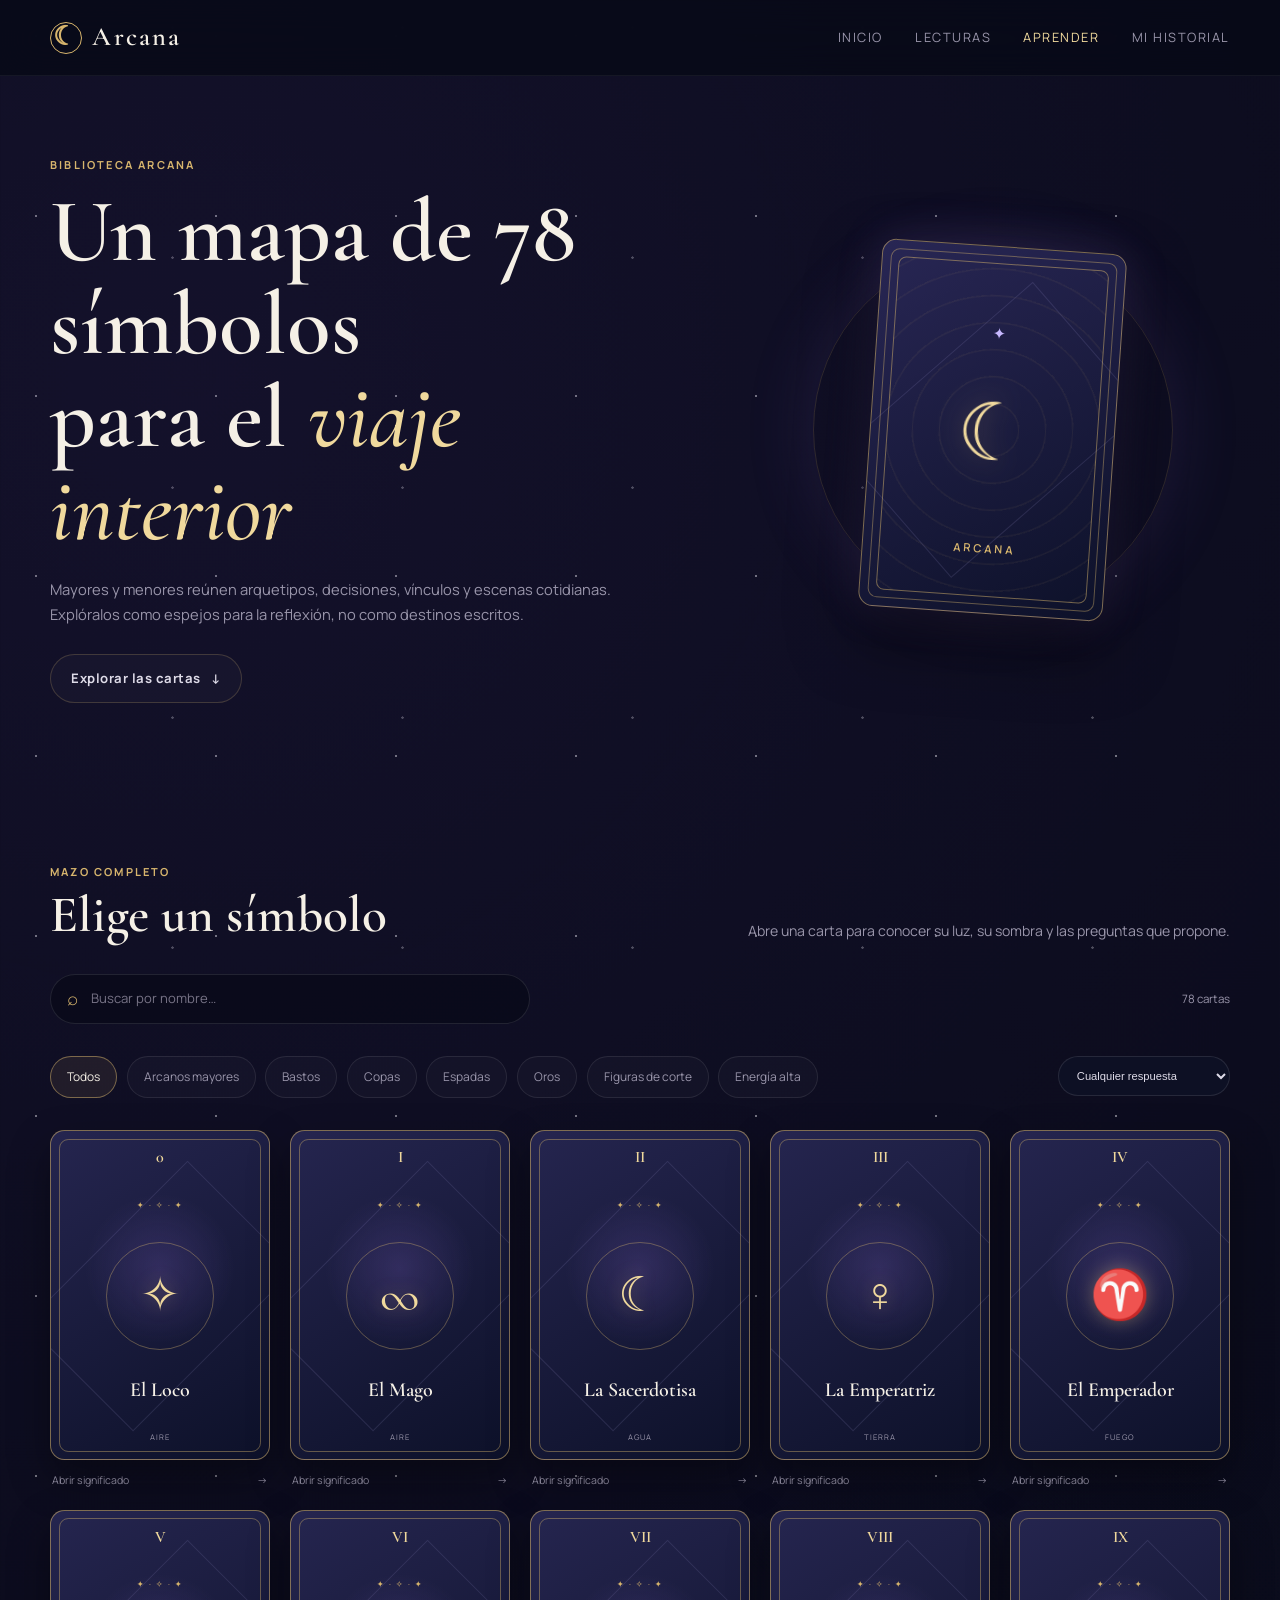
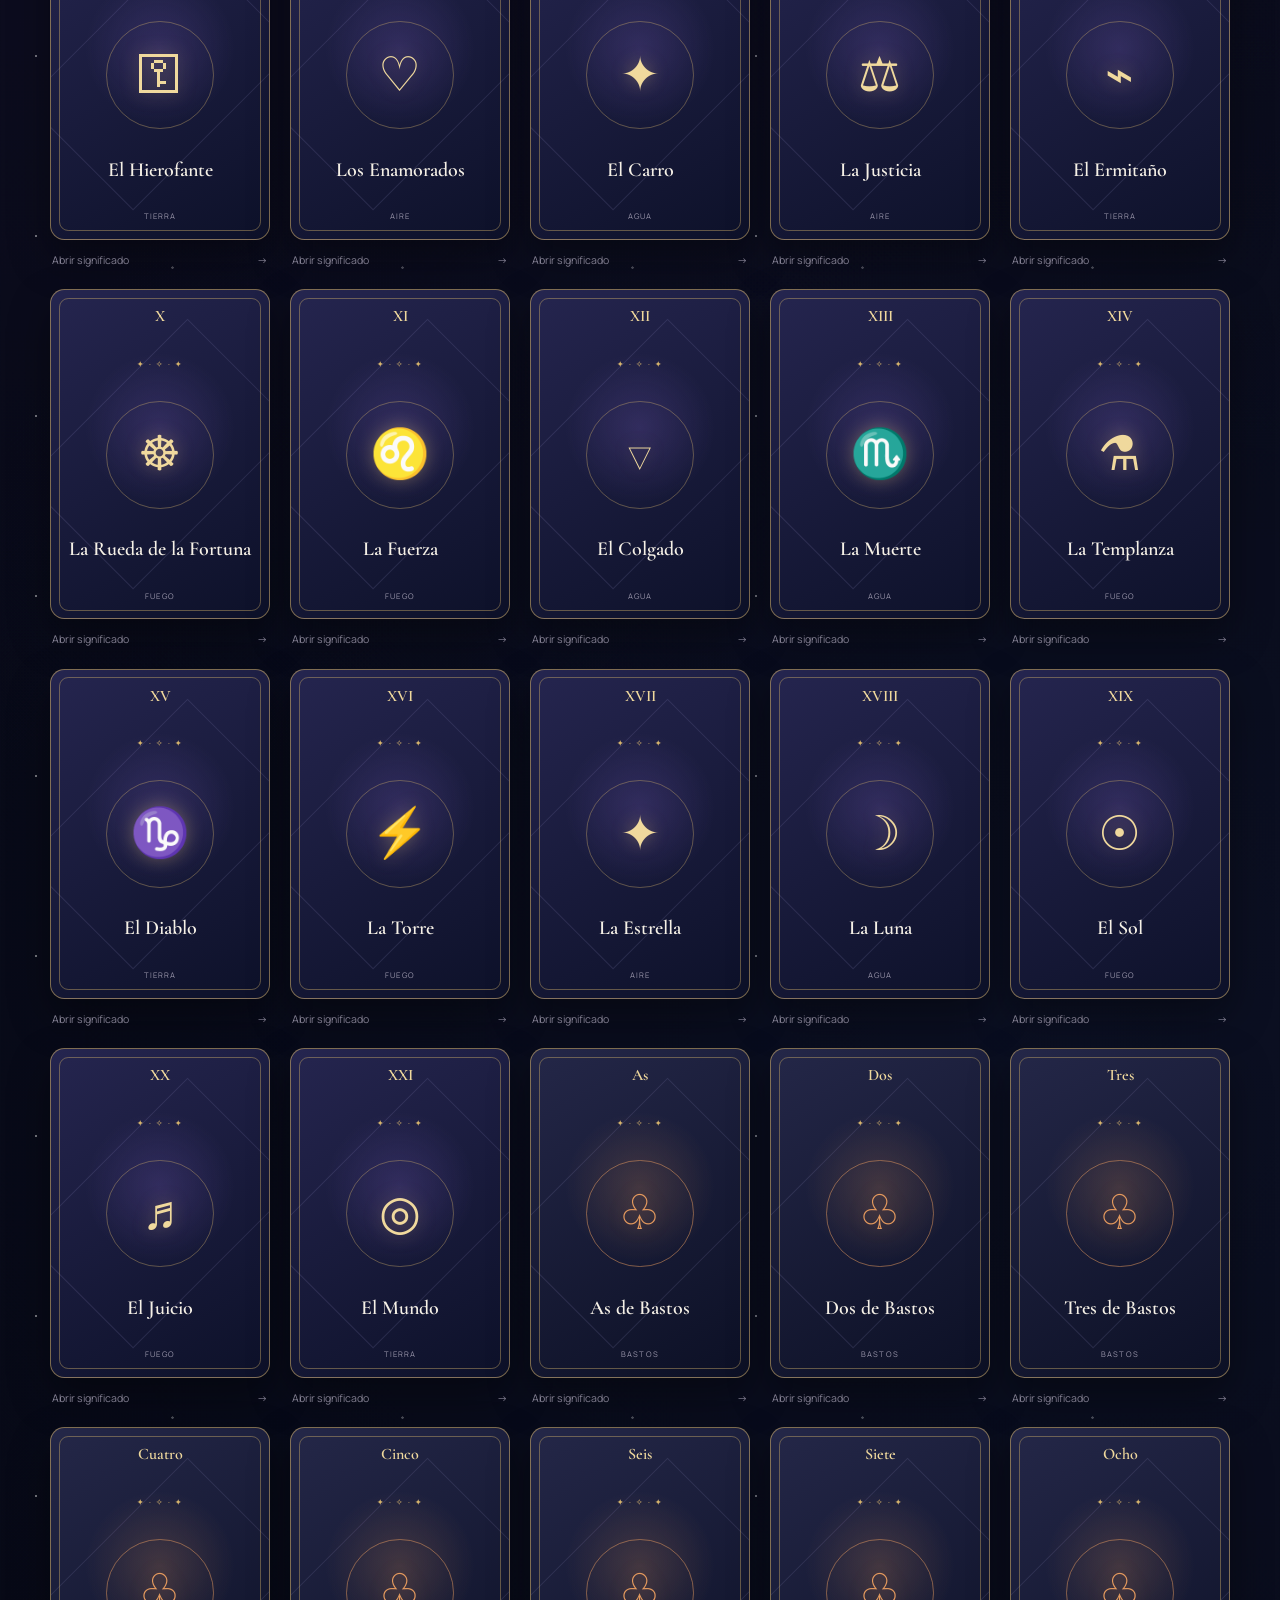
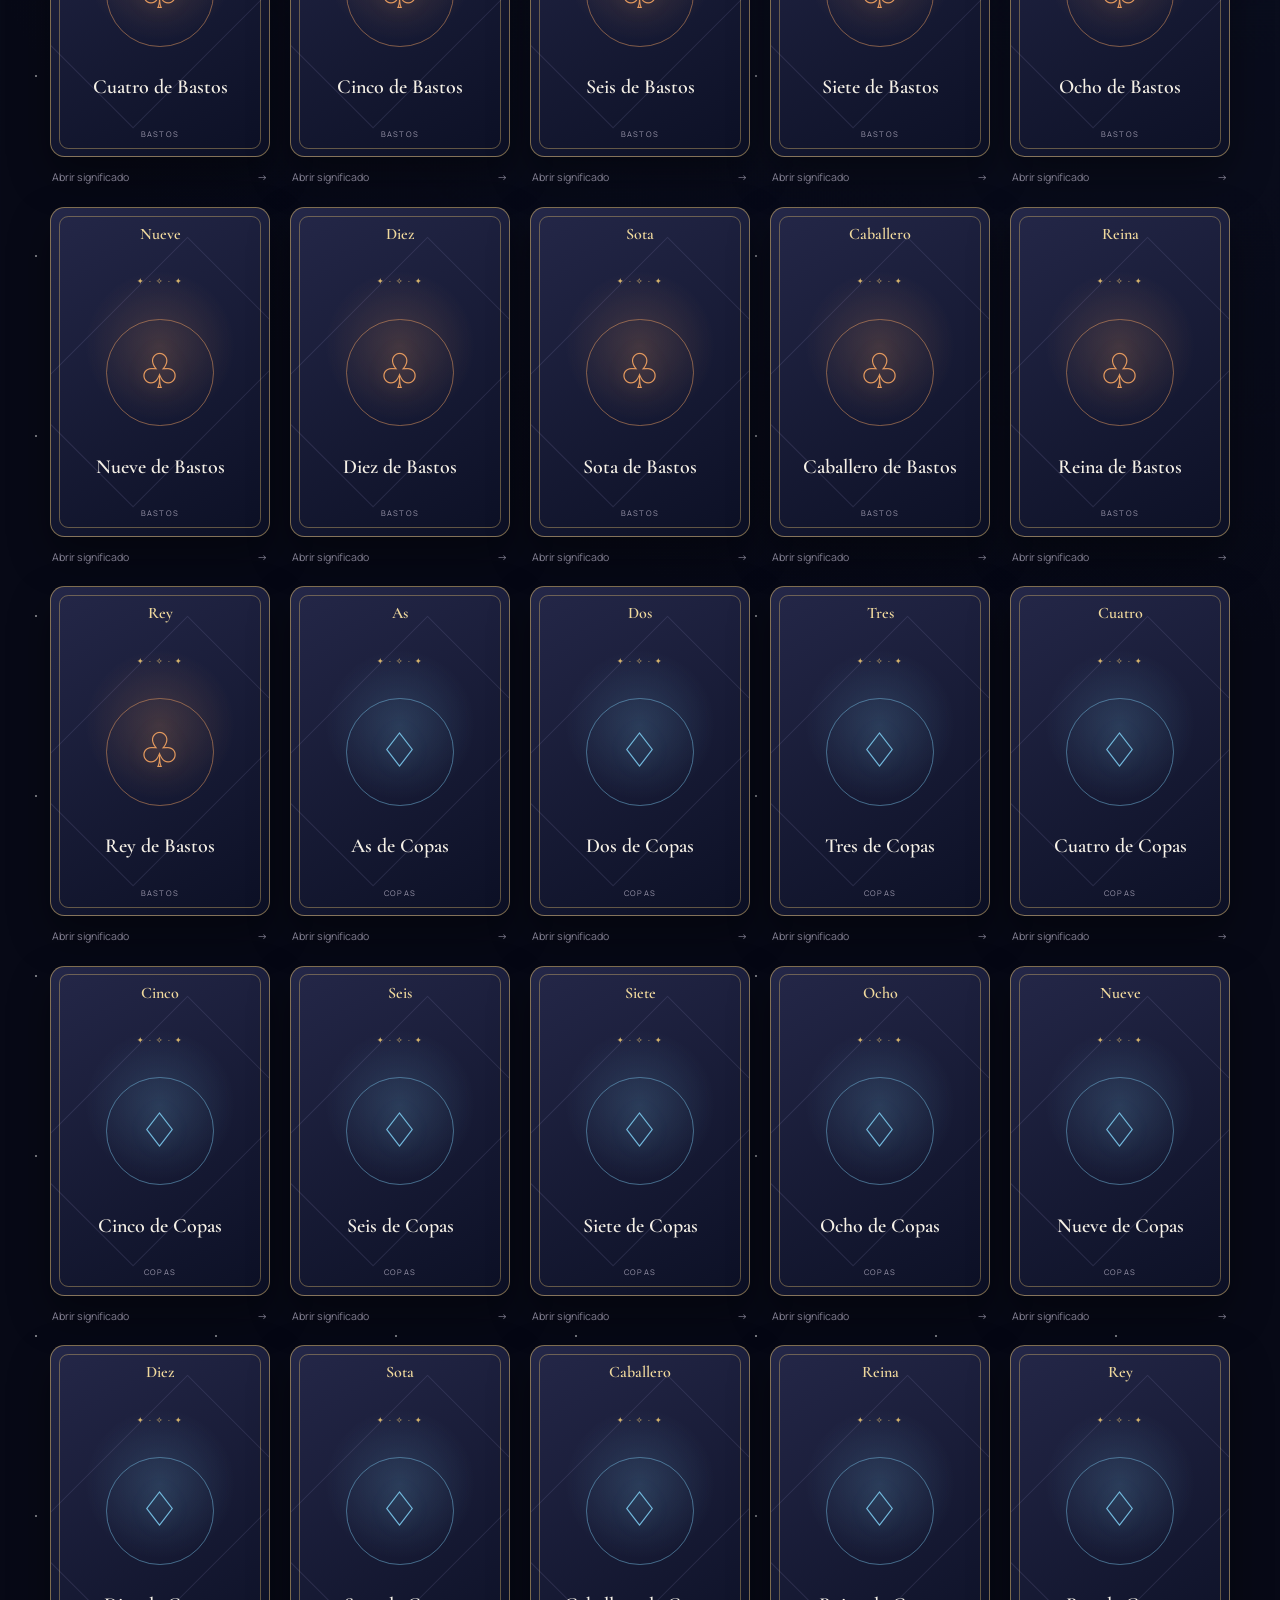
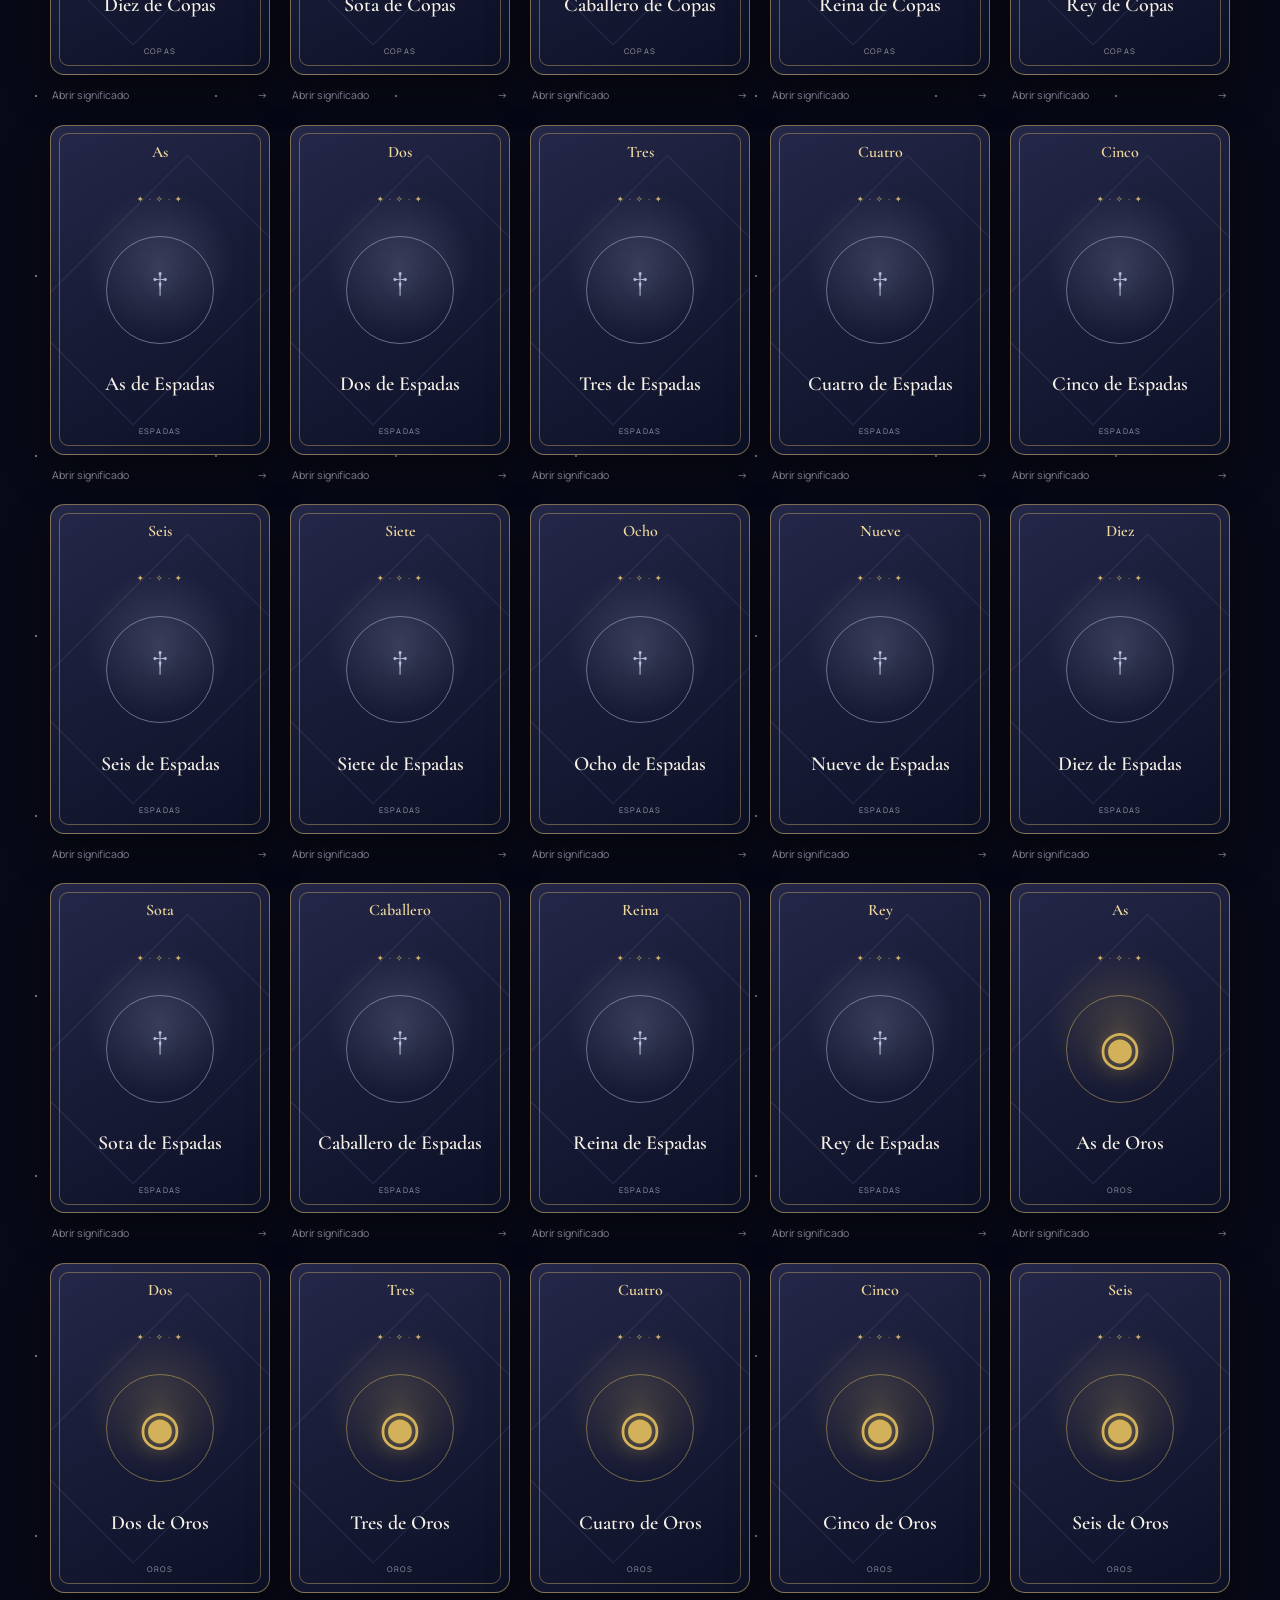
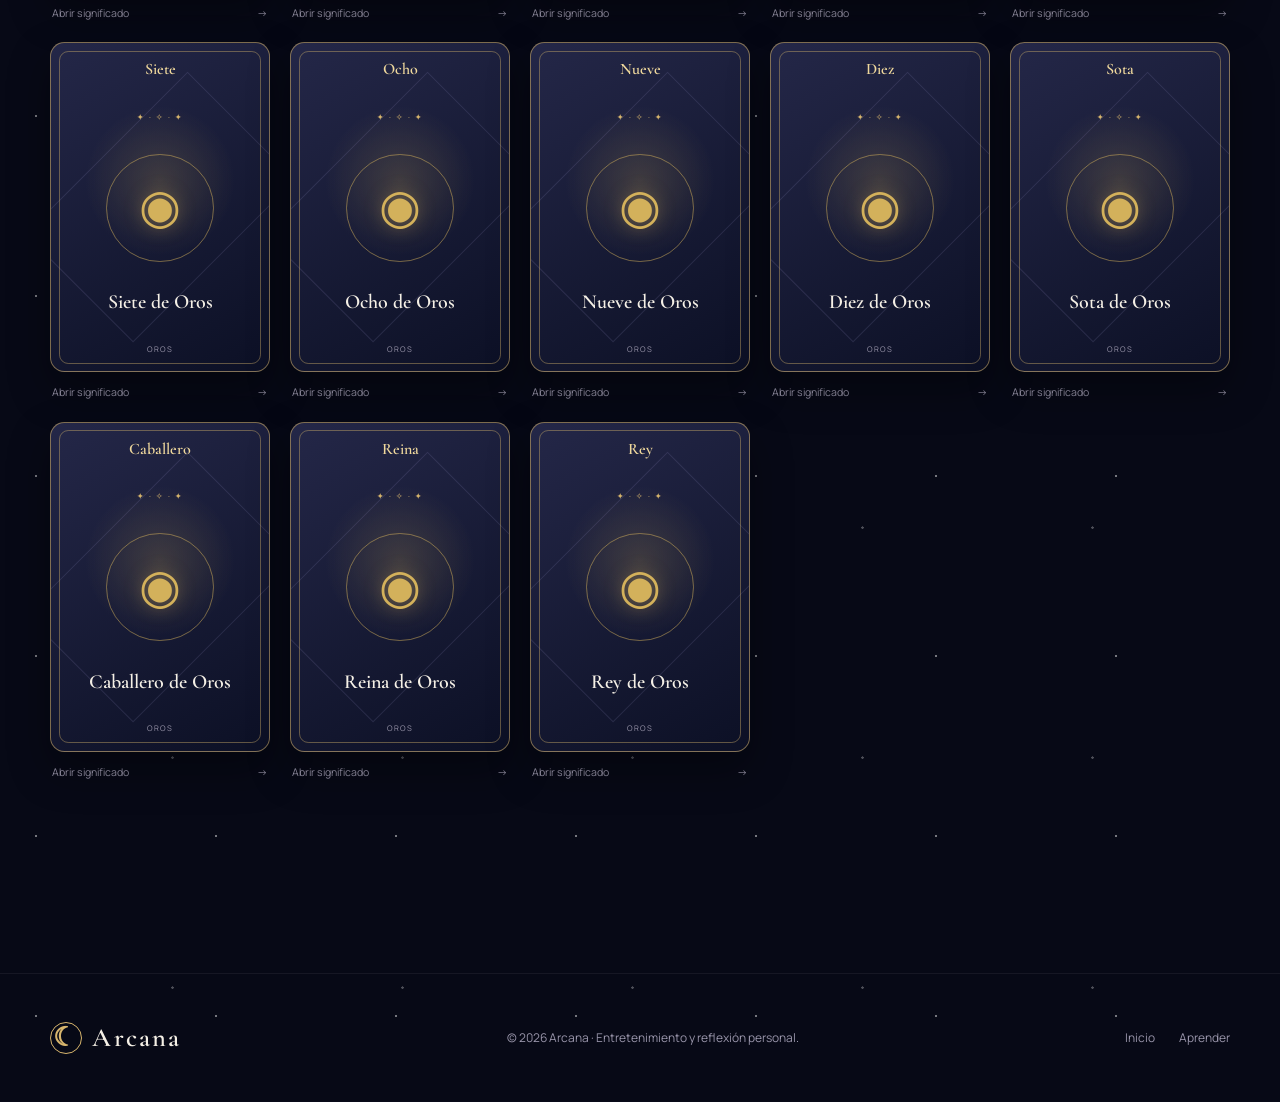
==== aprender.html @ e3cc59ca "first commit" ====
<!doctype html>
<html lang="es">
<head>
  <meta charset="UTF-8">
  <meta name="viewport" content="width=device-width,initial-scale=1">
  <meta name="theme-color" content="#090b1a">
  <meta name="description" content="Explora las 78 cartas del tarot de Arcana.">
  <title>Explorador de cartas · Arcana</title>
  <link rel="preconnect" href="https://fonts.googleapis.com">
  <link rel="preconnect" href="https://fonts.gstatic.com" crossorigin>
  <link href="https://fonts.googleapis.com/css2?family=Cormorant+Garamond:wght@500;600;700&family=Manrope:wght@400;500;600;700&display=swap" rel="stylesheet">
  <link rel="stylesheet" href="css/global.css">
  <link rel="stylesheet" href="css/learn.css">
  <script type="module" src="js/app.js"></script>
</head>
<body data-page="learn">
  <a class="skip-link" href="#contenido">Saltar al contenido</a>
  <div data-site-header></div>
  <main id="contenido" class="page-main">
    <section class="arcana-hero section-shell" aria-labelledby="arcana-title">
      <div class="arcana-hero__copy reveal">
        <p class="eyebrow">Biblioteca Arcana</p>
        <h1 id="arcana-title">Un mapa de 78 símbolos<br>para el <em>viaje interior</em></h1>
        <p>Mayores y menores reúnen arquetipos, decisiones, vínculos y escenas cotidianas. Explóralos como espejos para la reflexión, no como destinos escritos.</p>
        <a class="button button--ghost" href="#explorador">Explorar las cartas <span aria-hidden="true">↓</span></a>
      </div>
      <div class="arcana-hero__visual reveal" aria-hidden="true">
        <div class="arcana-card arcana-card--back"><div class="arcana-card__inner"><span>☾</span><i>✦</i><b>ARCANA</b></div></div>
      </div>
    </section>

    <section class="arcana-explorer section-shell" id="explorador" aria-labelledby="explorer-title">
      <div class="section-heading reveal"><div><p class="eyebrow">Mazo completo</p><h2 id="explorer-title">Elige un símbolo</h2></div><p class="section-heading__copy">Abre una carta para conocer su luz, su sombra y las preguntas que propone.</p></div>
      <div class="arcana-toolbar reveal">
        <label class="search-field" for="card-search"><span class="sr-only">Buscar una carta por nombre</span><span aria-hidden="true">⌕</span><input id="card-search" type="search" placeholder="Buscar por nombre…" autocomplete="off" data-card-search></label>
        <p data-card-count aria-live="polite"></p>
      </div>
      <div class="arcana-filter-row reveal">
        <div class="chip-list" data-card-filters aria-label="Filtrar cartas"></div>
        <label class="answer-filter"><span class="sr-only">Filtrar por respuesta de sí o no</span><select data-answer-filter><option value="all">Cualquier respuesta</option><option value="yes">Orientación sí</option><option value="no">Orientación no</option><option value="uncertain">Respuesta incierta</option></select></label>
      </div>
      <div class="arcana-grid" data-card-grid aria-live="polite"></div>
    </section>
  </main>
  <div data-site-footer></div>
  <dialog class="modal card-detail" data-card-dialog aria-labelledby="card-detail-title"><div data-card-detail></div></dialog>
</body>
</html>
---- css/global.css ----
@import url("variables.css");@import url("reset.css");@import url("components.css");
html{background:var(--color-bg);color-scheme:dark}body{font-family:var(--font-body);color:var(--color-text);background-color:var(--color-bg);background-image:radial-gradient(circle at 15% 5%,rgba(87,60,152,.16),transparent 28%),radial-gradient(circle at 85% 35%,rgba(49,72,139,.11),transparent 25%),radial-gradient(circle at 20% 20%,rgba(255,255,255,.45) 0 1px,transparent 1.5px),radial-gradient(circle at 75% 12%,rgba(255,255,255,.28) 0 1px,transparent 1.5px);background-size:auto,auto,180px 180px,230px 230px;overflow-x:hidden;line-height:1.65}h1,h2,h3{font-family:var(--font-display);color:var(--color-ivory);line-height:1.04;font-weight:600}h1{font-size:clamp(3rem,7vw,6.7rem)}h2{font-size:clamp(2rem,4vw,3.4rem)}h1 em,h2 em{font-weight:500;color:var(--color-gold-light)}:focus-visible{outline:2px solid var(--color-primary-light);outline-offset:4px}.page-main{min-height:65vh}.placeholder-page{padding-top:clamp(5rem,10vw,8rem);text-align:center}.placeholder-page>h1{font-size:clamp(3rem,7vw,5.5rem);margin-top:.5rem}.reveal{opacity:0;transform:translateY(18px);transition:opacity .7s ease,transform .7s ease}.reveal.is-visible{opacity:1;transform:none}
@media(prefers-reduced-motion:reduce){html{scroll-behavior:auto}*,*::before,*::after{animation-duration:.01ms!important;animation-iteration-count:1!important;transition-duration:.01ms!important}.reveal{opacity:1;transform:none}}
---- css/learn.css ----
.arcana-hero{min-height:calc(82vh - var(--header-height));display:grid;grid-template-columns:1.15fr .85fr;align-items:center;gap:4rem;padding-block:5rem}.arcana-hero h1{font-size:clamp(3.4rem,7vw,6rem);margin:.65rem 0 1.25rem}.arcana-hero__copy>p:not(.eyebrow){max-width:38rem;color:var(--color-muted);font-size:.92rem}.arcana-hero__copy .button{margin-top:1.75rem}.arcana-hero__visual{display:grid;place-items:center;min-height:430px;position:relative}.arcana-hero__visual::before{content:"";position:absolute;width:360px;height:360px;border:1px solid rgba(215,181,109,.16);border-radius:50%;box-shadow:0 0 70px rgba(121,91,194,.16)}
.arcana-card{position:relative;display:flex;flex-direction:column;width:100%;aspect-ratio:2/3;border-radius:.9rem;overflow:hidden;border:1px solid rgba(215,181,109,.55);background:linear-gradient(150deg,#282654,#0d1129);box-shadow:0 18px 40px rgba(0,0,0,.36);color:var(--color-ivory);transition:transform var(--transition),box-shadow var(--transition),border-color var(--transition)}.arcana-card::before{content:"";position:absolute;inset:.48rem;border:1px solid rgba(215,181,109,.42);border-radius:.58rem;pointer-events:none}.arcana-card::after{content:"";position:absolute;inset:15%;border:1px solid rgba(199,184,255,.12);transform:rotate(45deg);pointer-events:none}.arcana-card--back{width:245px;transform:rotate(4deg);box-shadow:0 28px 65px rgba(0,0,0,.5),0 0 45px rgba(137,104,211,.2)}.arcana-card__inner{position:absolute;inset:1rem;border:1px solid rgba(215,181,109,.5);border-radius:.5rem;display:grid;place-items:center;background:repeating-radial-gradient(circle at center,transparent 0 25px,rgba(215,181,109,.07) 26px 27px)}.arcana-card__inner span{font-size:5rem;color:var(--color-gold-light);filter:drop-shadow(0 0 14px rgba(215,181,109,.4))}.arcana-card__inner i{position:absolute;top:17%;font-style:normal;color:var(--color-primary-light)}.arcana-card__inner b{position:absolute;bottom:12%;font:600 .7rem var(--font-body);letter-spacing:.28em;color:var(--color-gold)}
.arcana-explorer{padding-block:5rem}.arcana-toolbar{display:flex;align-items:center;justify-content:space-between;gap:1rem;margin-bottom:2rem}.search-field{width:min(100%,480px);min-height:50px;display:flex;align-items:center;gap:.7rem;padding:0 1rem;border:1px solid rgba(255,255,255,.1);border-radius:var(--radius-pill);background:rgba(8,10,25,.75);transition:border var(--transition),box-shadow var(--transition)}.search-field:focus-within{border-color:var(--color-primary);box-shadow:0 0 0 3px rgba(156,131,230,.12)}.search-field>span{color:var(--color-gold);font-size:1.2rem}.search-field input{width:100%;border:0;outline:0;background:transparent;color:var(--color-text);font-size:.82rem}.search-field input::placeholder{color:#777386}.arcana-toolbar>p{font-size:.72rem;color:var(--color-muted)}
.arcana-filter-row{display:flex;align-items:flex-start;justify-content:space-between;gap:1rem;margin-bottom:2rem}.arcana-filter-row .chip-list{margin-bottom:0}.answer-filter select{min-height:40px;padding:.55rem 2.2rem .55rem .85rem;border:1px solid rgba(255,255,255,.1);border-radius:var(--radius-pill);background:#0d1024;color:var(--color-text);font-size:.7rem;cursor:pointer}.answer-filter select:focus-visible{border-color:var(--color-primary)}
.arcana-grid{display:grid;grid-template-columns:repeat(5,1fr);gap:1.25rem}.arcana-tile{border:0;background:transparent;color:inherit;padding:0;cursor:pointer;text-align:left;border-radius:var(--radius-md)}.arcana-tile .arcana-card{width:100%}.arcana-tile:hover .arcana-card,.arcana-tile:focus-visible .arcana-card{transform:translateY(-7px);border-color:var(--color-gold-light);box-shadow:0 25px 55px rgba(0,0,0,.48),0 0 24px rgba(155,126,224,.14)}.arcana-tile:focus-visible{outline:2px solid var(--color-primary-light);outline-offset:6px}.arcana-card--front{justify-content:space-between;align-items:center;padding:1rem .8rem;background:radial-gradient(circle at 50% 42%,rgba(134,103,207,.22),transparent 34%),linear-gradient(150deg,#25254f,#0d1129)}.arcana-card__number{font:600 1rem var(--font-display);color:var(--color-gold-light);z-index:1}.arcana-card__stars{font-size:.52rem;letter-spacing:.18em;color:var(--color-gold);z-index:1}.arcana-card__symbol{display:grid;place-items:center;width:56%;aspect-ratio:1;border:1px solid rgba(215,181,109,.38);border-radius:50%;font:3rem var(--font-display);color:var(--color-gold-light);text-shadow:0 0 18px rgba(215,181,109,.4);z-index:1}.arcana-card__name{font:600 clamp(.9rem,1.7vw,1.25rem)/1 var(--font-display);text-align:center;z-index:1}.arcana-card__element{text-transform:uppercase;letter-spacing:.15em;font-size:.48rem;color:var(--color-muted);z-index:1}.arcana-tile__hint{display:flex;justify-content:space-between;padding:.75rem .15rem 0;font-size:.66rem;color:var(--color-muted);transition:color var(--transition)}.arcana-tile:hover .arcana-tile__hint{color:var(--color-gold-light)}.arcana-empty{grid-column:1/-1}.arcana-card.is-reversed{transform:rotate(180deg)}
.suit-bastos{--arcana-accent:#e49a5e}.suit-copas{--arcana-accent:#72b9dc}.suit-espadas{--arcana-accent:#b5bcd8}.suit-oros{--arcana-accent:#d3b15b}.suit-major{--arcana-accent:var(--color-primary-light)}.suit-bastos .arcana-card--front,.suit-copas .arcana-card--front,.suit-espadas .arcana-card--front,.suit-oros .arcana-card--front{background:radial-gradient(circle at 50% 42%,color-mix(in srgb,var(--arcana-accent) 20%,transparent),transparent 34%),linear-gradient(150deg,#242748,#0c1025)}.suit-bastos .arcana-card__symbol,.suit-copas .arcana-card__symbol,.suit-espadas .arcana-card__symbol,.suit-oros .arcana-card__symbol{color:var(--arcana-accent);border-color:color-mix(in srgb,var(--arcana-accent) 52%,transparent);text-shadow:0 0 18px color-mix(in srgb,var(--arcana-accent) 42%,transparent)}
.card-detail{width:min(94%,980px)}.card-detail__layout{display:grid;grid-template-columns:310px 1fr;min-height:620px}.card-detail__visual{display:flex;flex-direction:column;align-items:center;justify-content:center;gap:1rem;padding:2.5rem;background:radial-gradient(circle,rgba(120,88,190,.22),transparent 55%),#0b0e21;border-right:1px solid var(--color-border)}.card-detail__visual .arcana-card{width:225px}.card-detail__visual small{color:var(--color-muted);font-size:.65rem;letter-spacing:.12em}.card-detail__content{padding:2.5rem;overflow-y:auto}.card-detail__content h2{margin:.35rem 0 .4rem}.card-detail__association{font-size:.7rem;color:var(--color-muted)}.orientation-tabs{display:flex;gap:.5rem;margin:1.5rem 0 1rem}.orientation-tabs button{border:1px solid rgba(255,255,255,.1);border-radius:var(--radius-pill);background:transparent;color:var(--color-muted);padding:.55rem 1rem;cursor:pointer;font-size:.7rem}.orientation-tabs button[aria-selected="true"]{color:var(--color-ivory);border-color:var(--color-gold);background:rgba(215,181,109,.08)}.keyword-list{display:flex;flex-wrap:wrap;gap:.4rem}.keyword-list span{padding:.3rem .6rem;border-radius:var(--radius-pill);background:rgba(156,131,230,.11);color:var(--color-primary-light);font-size:.64rem}.card-detail__meaning{margin:1.1rem 0 1.5rem;color:#c4c0ce;font-size:.84rem}.meaning-grid{display:grid;grid-template-columns:1fr 1fr;gap:.65rem}.meaning-grid article{padding:.9rem;border:1px solid rgba(255,255,255,.07);border-radius:var(--radius-sm);background:rgba(255,255,255,.02)}.meaning-grid h3{font-size:1rem;margin-bottom:.35rem}.meaning-grid p{font-size:.68rem;color:var(--color-muted)}.card-detail blockquote{margin:1.5rem 0;padding-left:1rem;border-left:1px solid var(--color-gold);font:italic 1.25rem var(--font-display);color:var(--color-gold-light)}.reflection-box{display:flex;gap:.8rem;padding:.9rem;border:1px solid var(--color-border);border-radius:var(--radius-sm);background:rgba(215,181,109,.04)}.reflection-box span{display:grid;place-items:center;flex:0 0 26px;height:26px;border:1px solid var(--color-gold);border-radius:50%;color:var(--color-gold);font:1rem var(--font-display)}.reflection-box p{font-size:.72rem;color:var(--color-muted)}.card-detail__nav{display:flex;justify-content:space-between;gap:.75rem;margin-top:1.5rem}.card-detail__nav .button{min-height:42px;padding:.6rem 1rem}
@media(max-width:1000px){.arcana-grid{grid-template-columns:repeat(4,1fr)}}
@media(max-width:800px){.arcana-hero{grid-template-columns:1fr;text-align:center;padding-top:6rem}.arcana-hero__copy{display:grid;justify-items:center}.arcana-hero__visual{min-height:370px}.arcana-grid{grid-template-columns:repeat(3,1fr)}.arcana-filter-row{align-items:stretch;flex-direction:column}.card-detail__layout{grid-template-columns:1fr}.card-detail__visual{display:none}.card-detail__content{padding-top:4rem}}
@media(max-width:560px){.arcana-hero{padding-top:4rem}.arcana-grid{grid-template-columns:repeat(2,1fr);gap:.75rem}.arcana-toolbar{align-items:stretch;flex-direction:column}.arcana-toolbar>p{padding-left:.5rem}.answer-filter select{width:100%}.meaning-grid{grid-template-columns:1fr}.card-detail__content{padding:4rem 1.25rem 1.25rem}.card-detail__nav .button{font-size:.7rem}.arcana-card__symbol{font-size:2.35rem}}
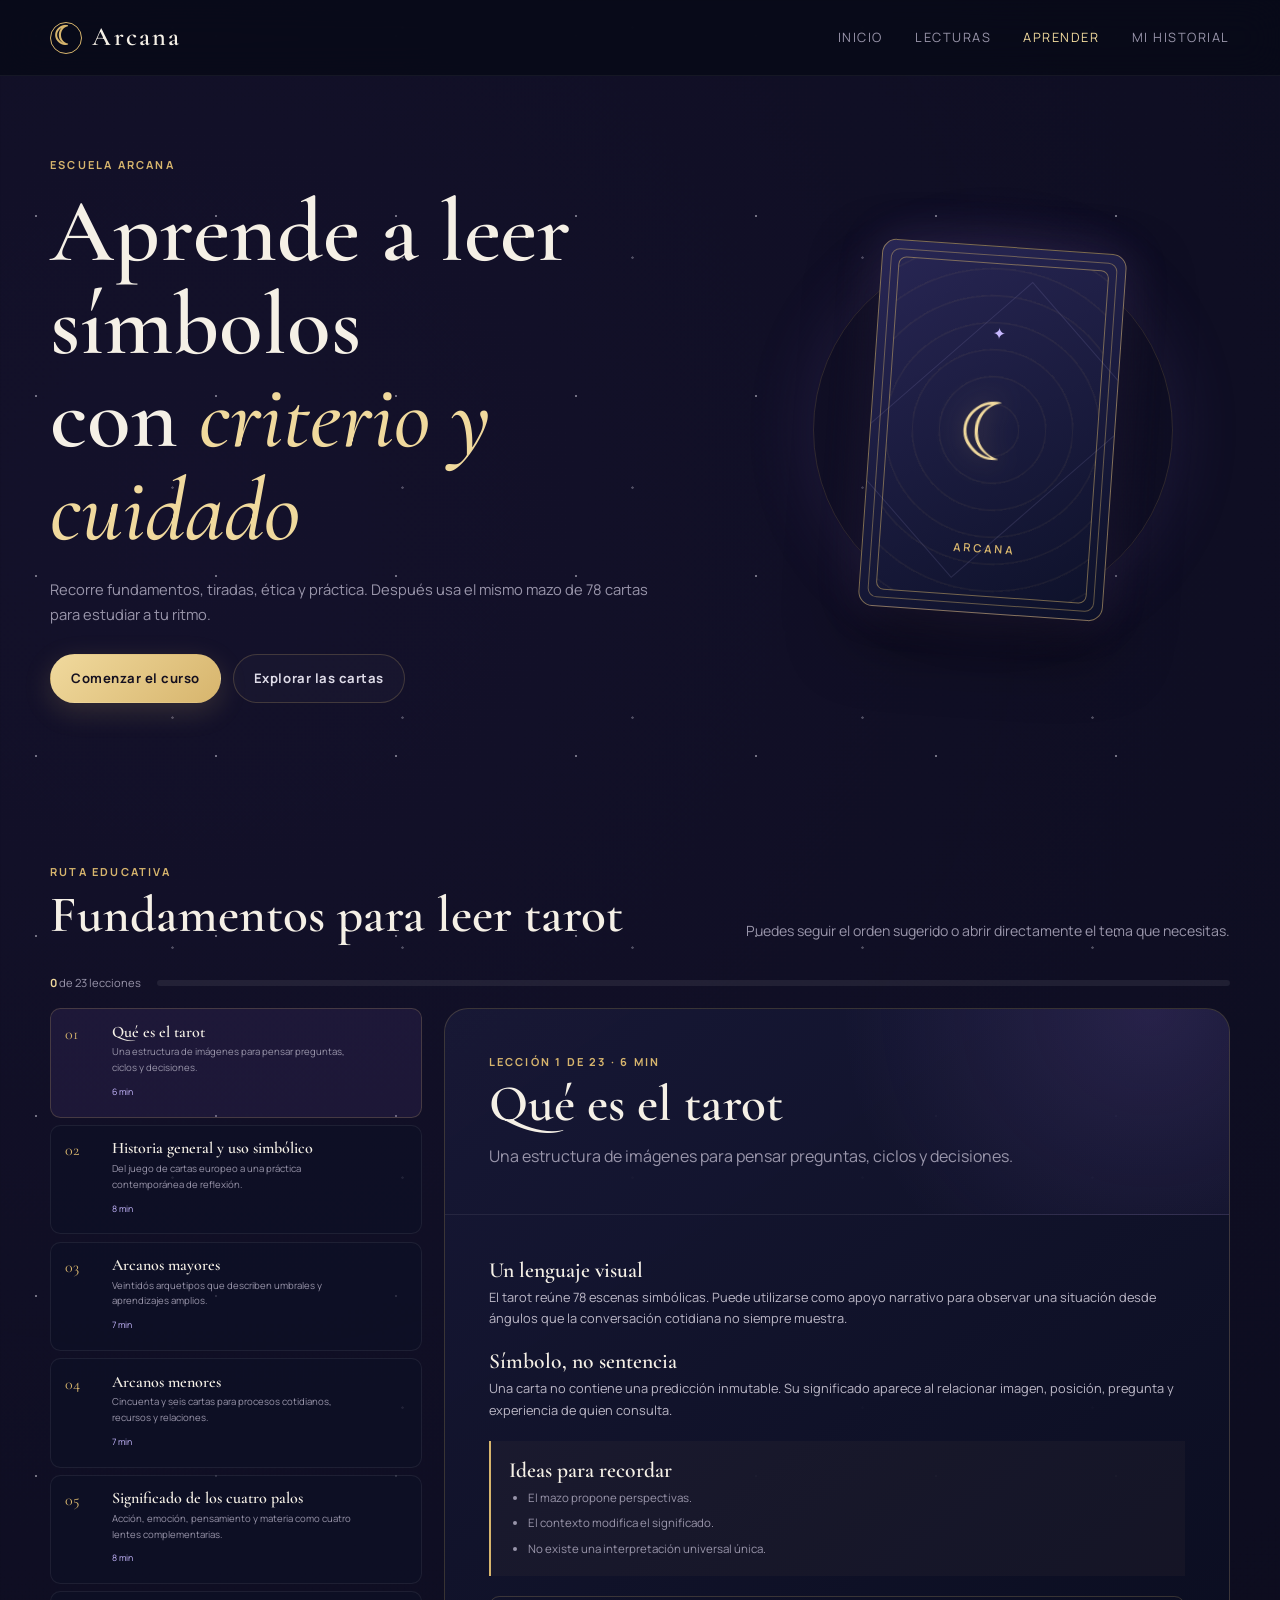
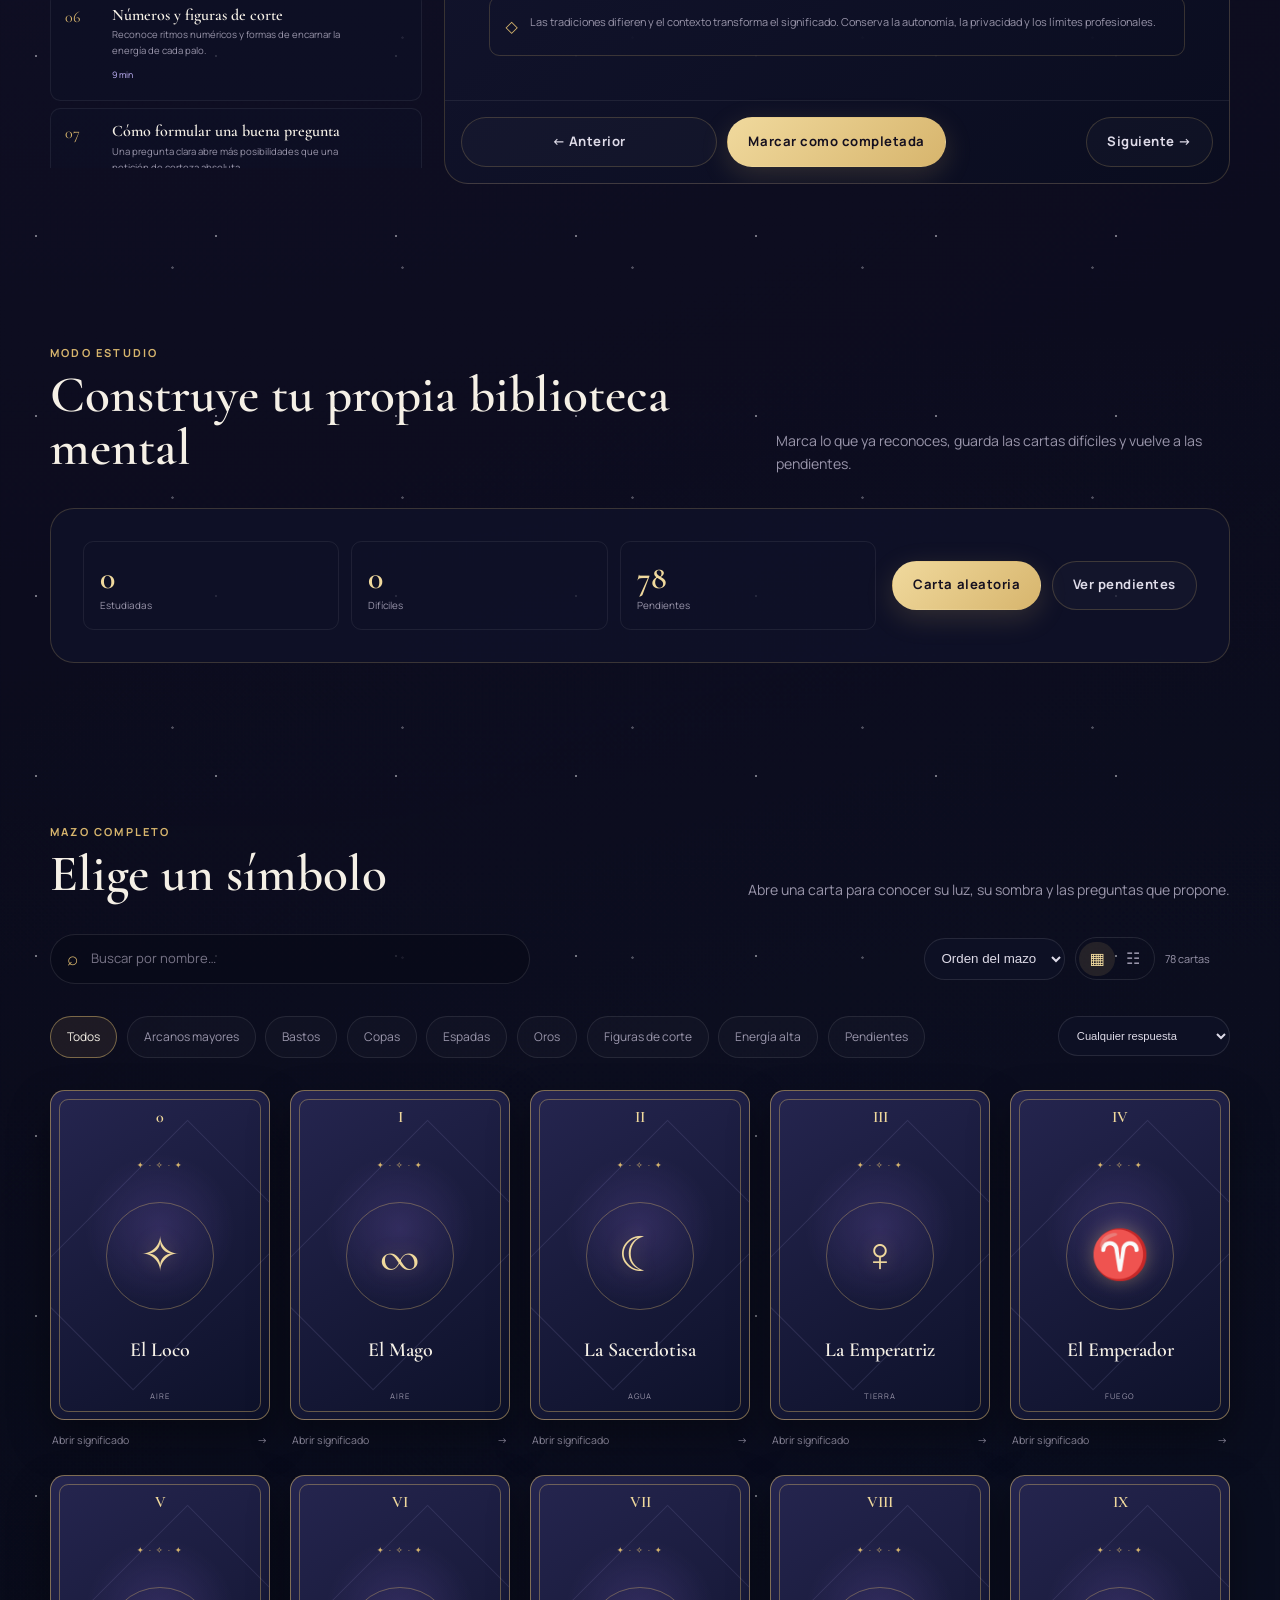
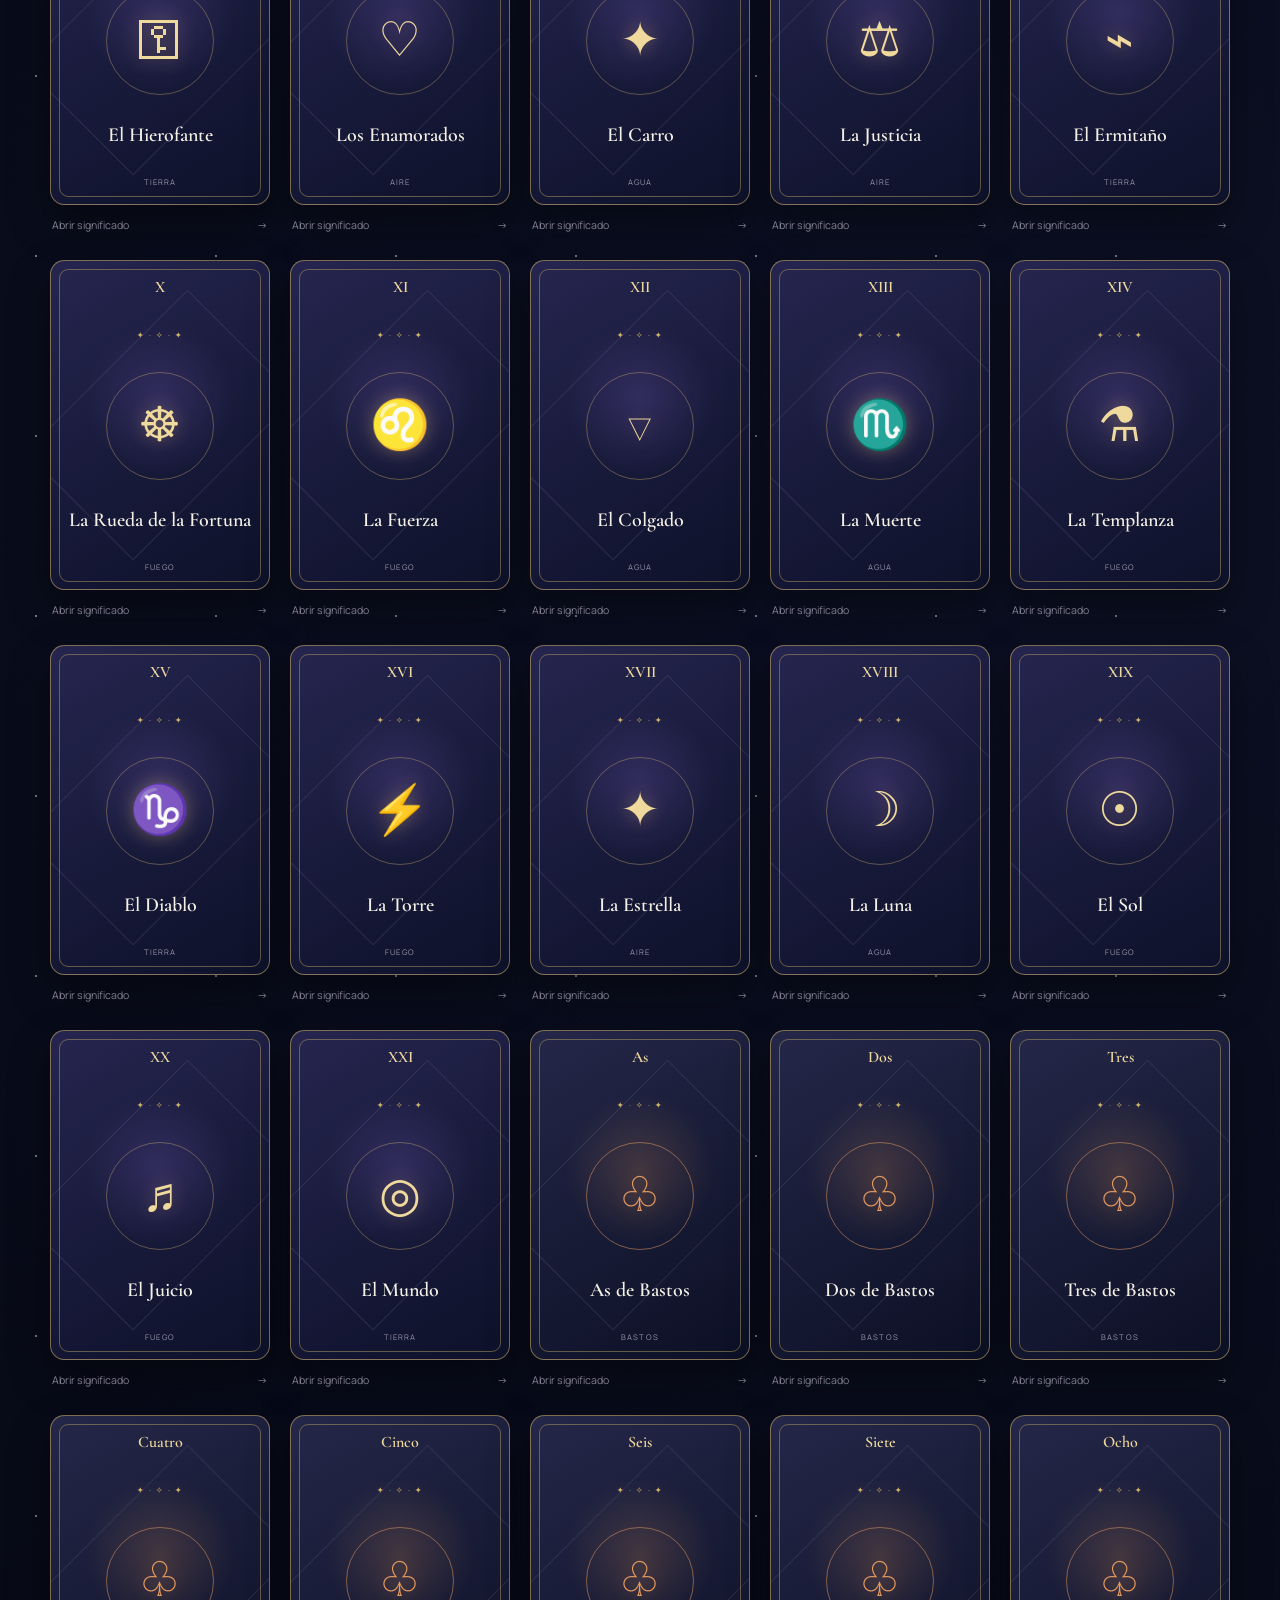
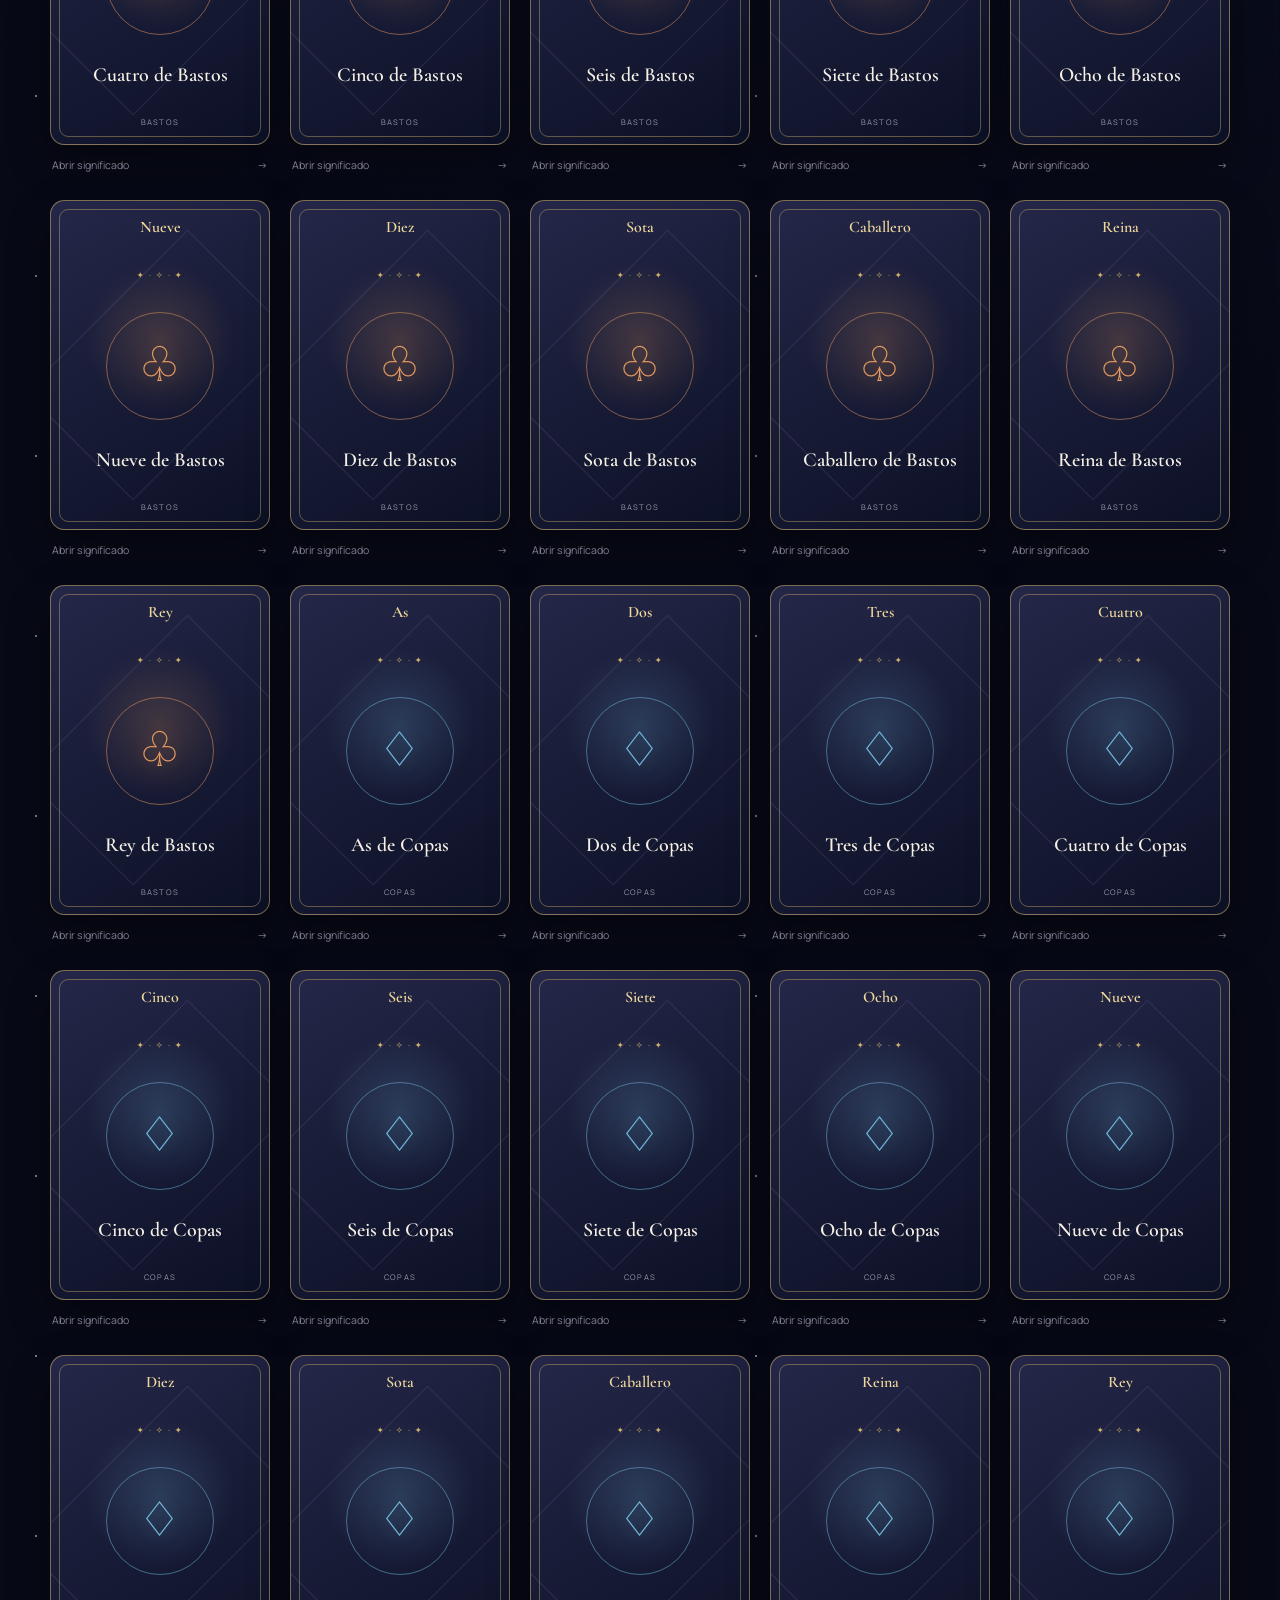
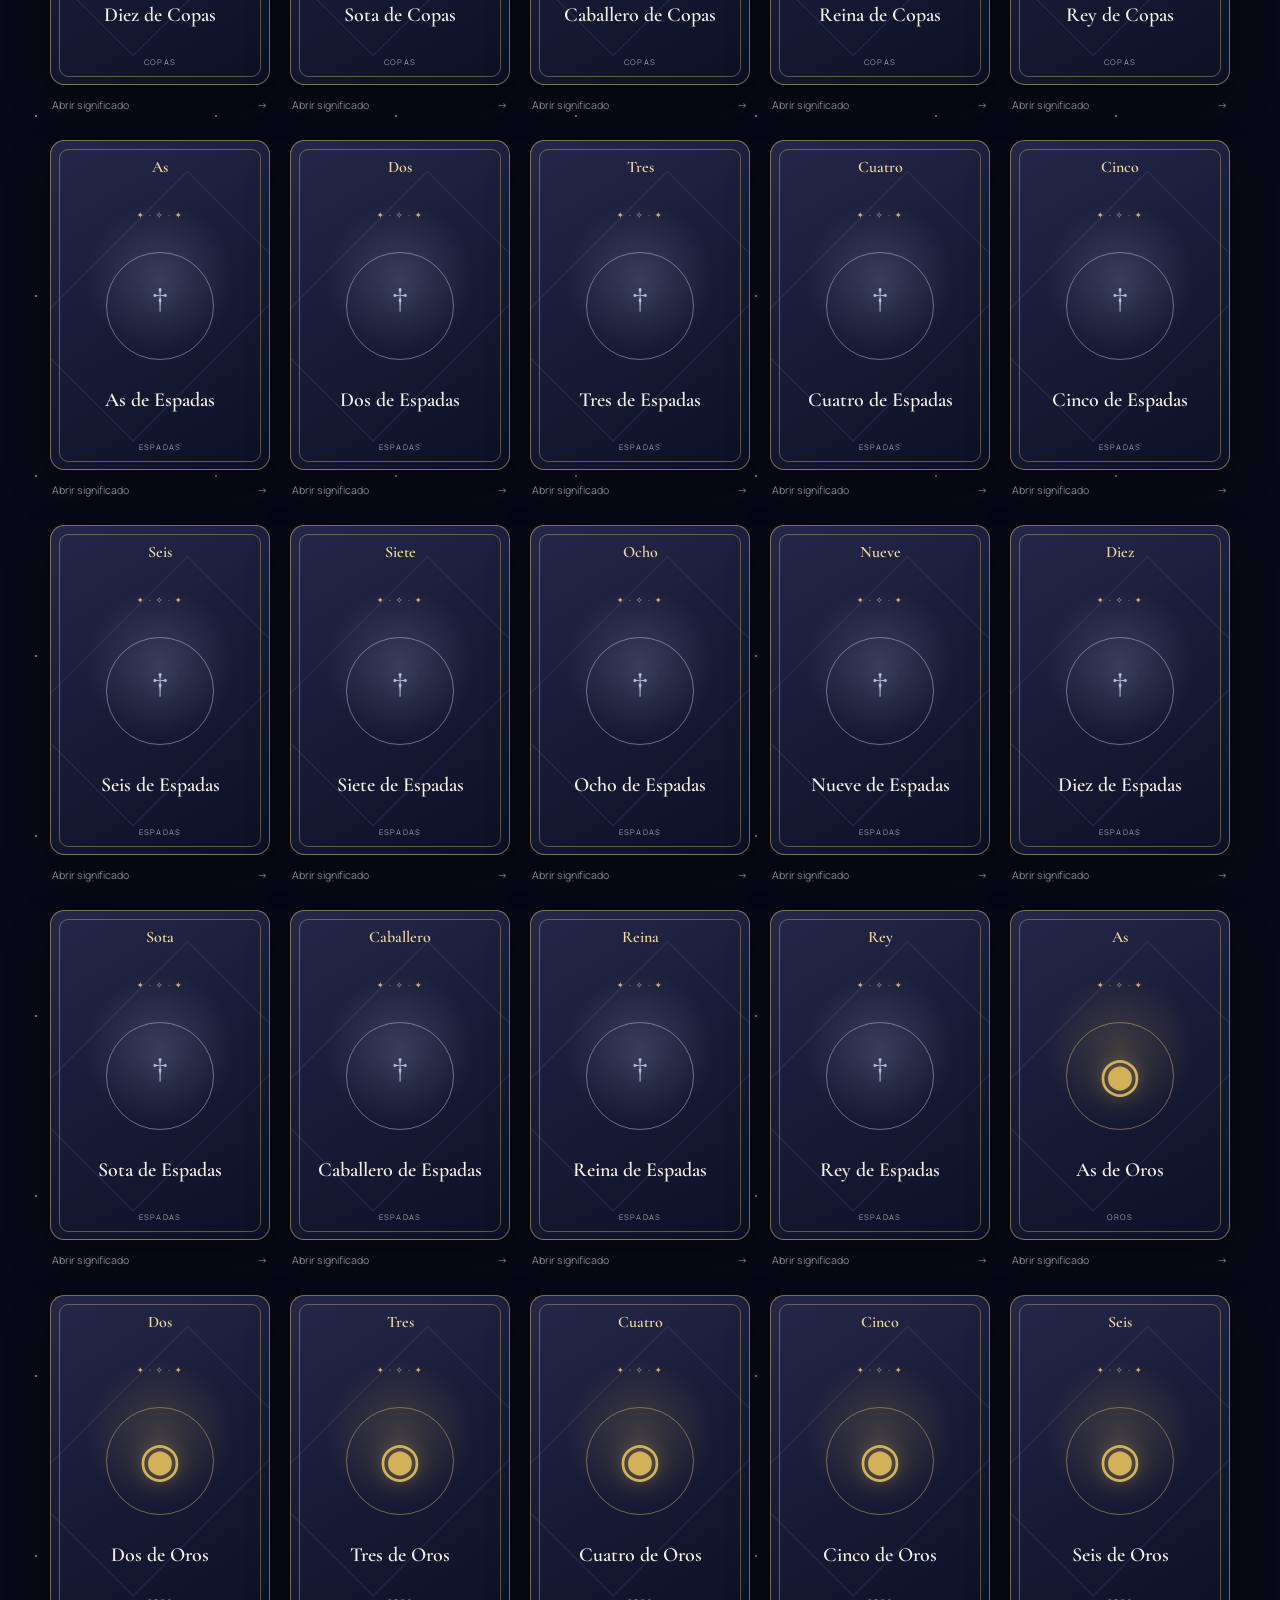
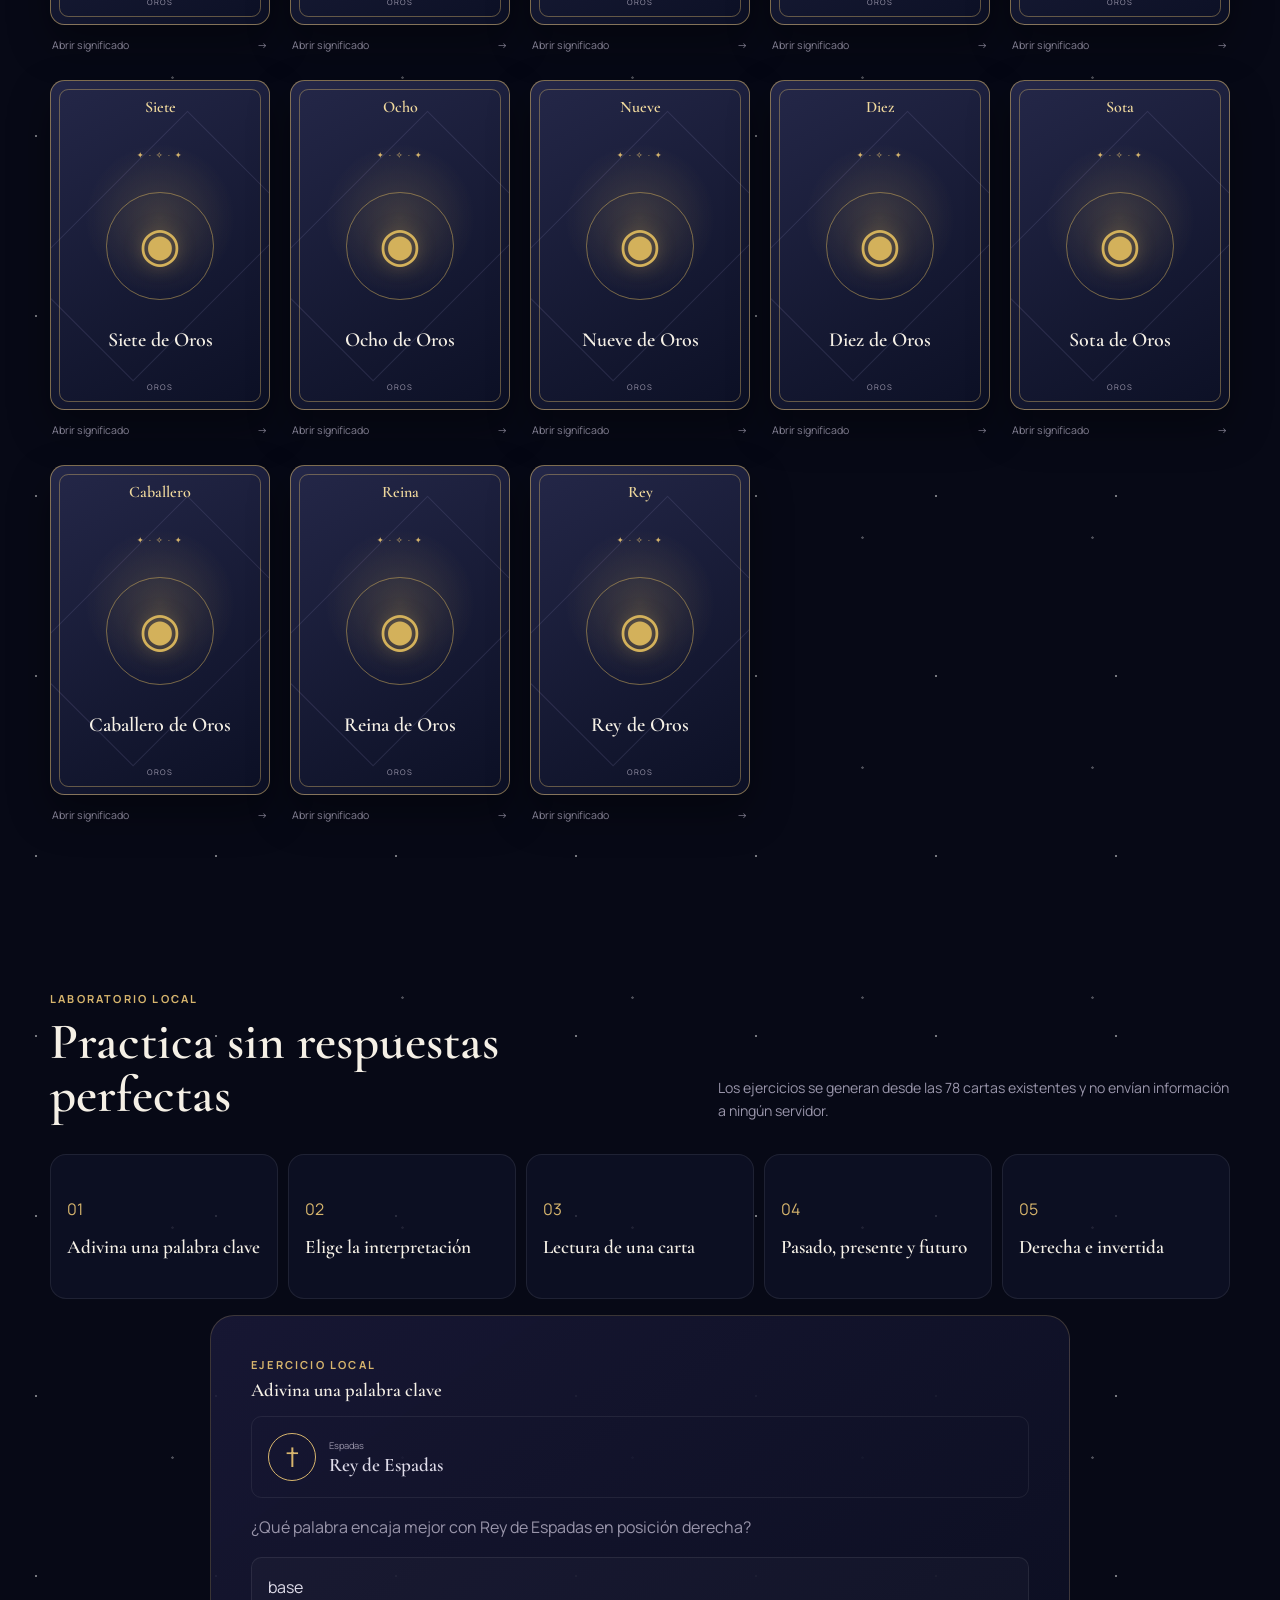
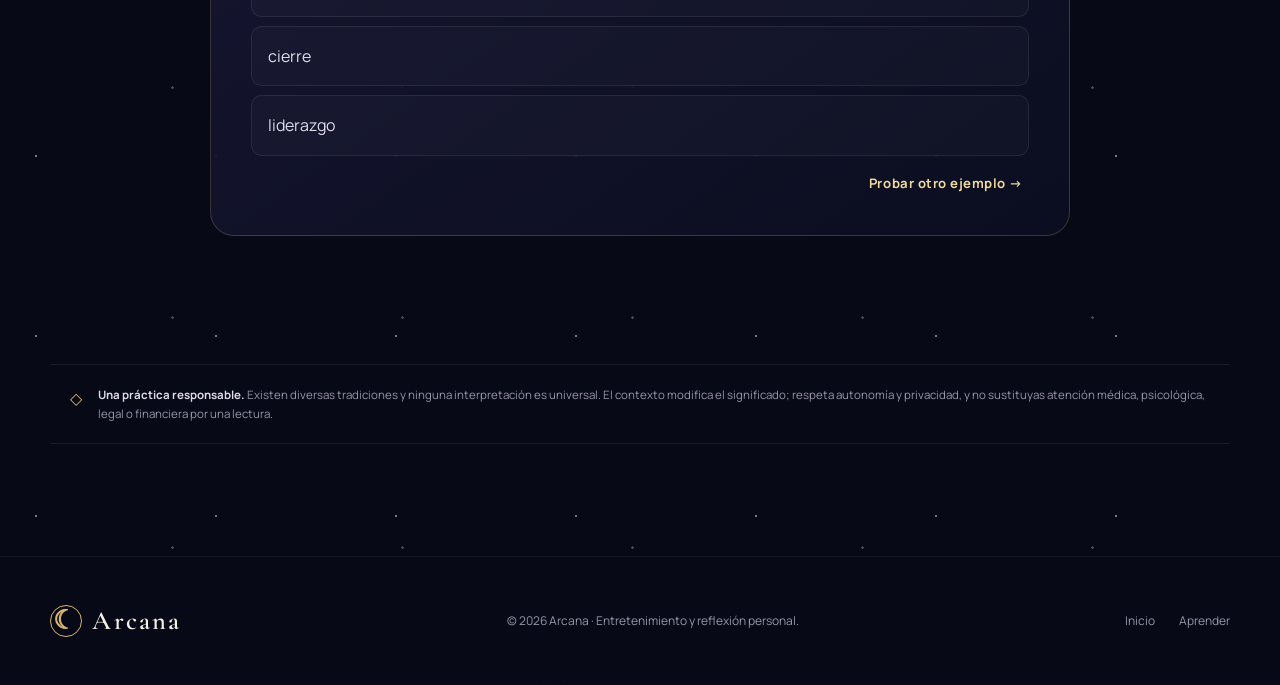
==== commit 1b1f14ba: "prompt 12" ====
--- a/aprender.html
+++ b/aprender.html
@@ -4,8 +4,8 @@
   <meta charset="UTF-8">
   <meta name="viewport" content="width=device-width,initial-scale=1">
   <meta name="theme-color" content="#090b1a">
-  <meta name="description" content="Explora las 78 cartas del tarot de Arcana.">
-  <title>Explorador de cartas · Arcana</title>
+  <meta name="description" content="Aprende tarot con lecciones, ejercicios y el explorador de las 78 cartas de Arcana.">
+  <title>Aprender tarot · Arcana</title>
   <link rel="preconnect" href="https://fonts.googleapis.com">
   <link rel="preconnect" href="https://fonts.gstatic.com" crossorigin>
   <link href="https://fonts.googleapis.com/css2?family=Cormorant+Garamond:wght@500;600;700&family=Manrope:wght@400;500;600;700&display=swap" rel="stylesheet">
@@ -19,21 +19,32 @@
   <main id="contenido" class="page-main">
     <section class="arcana-hero section-shell" aria-labelledby="arcana-title">
       <div class="arcana-hero__copy reveal">
-        <p class="eyebrow">Biblioteca Arcana</p>
-        <h1 id="arcana-title">Un mapa de 78 símbolos<br>para el <em>viaje interior</em></h1>
-        <p>Mayores y menores reúnen arquetipos, decisiones, vínculos y escenas cotidianas. Explóralos como espejos para la reflexión, no como destinos escritos.</p>
-        <a class="button button--ghost" href="#explorador">Explorar las cartas <span aria-hidden="true">↓</span></a>
+        <p class="eyebrow">Escuela Arcana</p>
+        <h1 id="arcana-title">Aprende a leer símbolos<br>con <em>criterio y cuidado</em></h1>
+        <p>Recorre fundamentos, tiradas, ética y práctica. Después usa el mismo mazo de 78 cartas para estudiar a tu ritmo.</p>
+        <div class="learn-hero-actions"><a class="button button--primary" href="#curso">Comenzar el curso</a><a class="button button--ghost" href="#explorador">Explorar las cartas</a></div>
       </div>
       <div class="arcana-hero__visual reveal" aria-hidden="true">
         <div class="arcana-card arcana-card--back"><div class="arcana-card__inner"><span>☾</span><i>✦</i><b>ARCANA</b></div></div>
       </div>
     </section>
 
+    <section class="learning-section section-shell" id="curso" aria-labelledby="course-title" data-learning-curriculum>
+      <div class="section-heading reveal"><div><p class="eyebrow">Ruta educativa</p><h2 id="course-title">Fundamentos para leer tarot</h2></div><p class="section-heading__copy">Puedes seguir el orden sugerido o abrir directamente el tema que necesitas.</p></div>
+      <div class="learning-progress" data-learning-progress aria-live="polite"></div>
+      <div class="curriculum-layout"><nav class="lesson-index" data-lesson-index aria-label="Índice de contenidos"></nav><div class="lesson-panel" data-lesson-view></div></div>
+    </section>
+
+    <section class="study-section section-shell" aria-labelledby="study-title">
+      <div class="section-heading reveal"><div><p class="eyebrow">Modo estudio</p><h2 id="study-title">Construye tu propia biblioteca mental</h2></div><p class="section-heading__copy">Marca lo que ya reconoces, guarda las cartas difíciles y vuelve a las pendientes.</p></div>
+      <div class="study-dashboard" data-study-dashboard></div>
+    </section>
+
     <section class="arcana-explorer section-shell" id="explorador" aria-labelledby="explorer-title">
       <div class="section-heading reveal"><div><p class="eyebrow">Mazo completo</p><h2 id="explorer-title">Elige un símbolo</h2></div><p class="section-heading__copy">Abre una carta para conocer su luz, su sombra y las preguntas que propone.</p></div>
       <div class="arcana-toolbar reveal">
         <label class="search-field" for="card-search"><span class="sr-only">Buscar una carta por nombre</span><span aria-hidden="true">⌕</span><input id="card-search" type="search" placeholder="Buscar por nombre…" autocomplete="off" data-card-search></label>
-        <p data-card-count aria-live="polite"></p>
+        <div class="explorer-controls"><label><span class="sr-only">Ordenar cartas</span><select data-card-order><option value="deck">Orden del mazo</option><option value="name-asc">Nombre A–Z</option><option value="name-desc">Nombre Z–A</option><option value="suit">Palo y número</option></select></label><div class="view-switch" data-card-views aria-label="Cambiar vista"><button type="button" data-card-view="grid" aria-pressed="true" aria-label="Vista de cuadrícula">▦</button><button type="button" data-card-view="list" aria-pressed="false" aria-label="Vista de lista">☷</button></div><p data-card-count aria-live="polite"></p></div>
       </div>
       <div class="arcana-filter-row reveal">
         <div class="chip-list" data-card-filters aria-label="Filtrar cartas"></div>
@@ -41,8 +52,16 @@
       </div>
       <div class="arcana-grid" data-card-grid aria-live="polite"></div>
     </section>
+
+    <section class="practice-section section-shell" id="practica" aria-labelledby="practice-title">
+      <div class="section-heading reveal"><div><p class="eyebrow">Laboratorio local</p><h2 id="practice-title">Practica sin respuestas perfectas</h2></div><p class="section-heading__copy">Los ejercicios se generan desde las 78 cartas existentes y no envían información a ningún servidor.</p></div>
+      <div data-practice-area></div>
+    </section>
+
+    <aside class="learning-disclaimer section-shell"><span aria-hidden="true">◇</span><p><strong>Una práctica responsable.</strong> Existen diversas tradiciones y ninguna interpretación es universal. El contexto modifica el significado; respeta autonomía y privacidad, y no sustituyas atención médica, psicológica, legal o financiera por una lectura.</p></aside>
   </main>
   <div data-site-footer></div>
   <dialog class="modal card-detail" data-card-dialog aria-labelledby="card-detail-title"><div data-card-detail></div></dialog>
+  <div class="toast-region" aria-live="polite" aria-atomic="true" data-toast-region></div>
 </body>
 </html>
--- a/css/learn.css
+++ b/css/learn.css
@@ -8,3 +8,6 @@
 @media(max-width:1000px){.arcana-grid{grid-template-columns:repeat(4,1fr)}}
 @media(max-width:800px){.arcana-hero{grid-template-columns:1fr;text-align:center;padding-top:6rem}.arcana-hero__copy{display:grid;justify-items:center}.arcana-hero__visual{min-height:370px}.arcana-grid{grid-template-columns:repeat(3,1fr)}.arcana-filter-row{align-items:stretch;flex-direction:column}.card-detail__layout{grid-template-columns:1fr}.card-detail__visual{display:none}.card-detail__content{padding-top:4rem}}
 @media(max-width:560px){.arcana-hero{padding-top:4rem}.arcana-grid{grid-template-columns:repeat(2,1fr);gap:.75rem}.arcana-toolbar{align-items:stretch;flex-direction:column}.arcana-toolbar>p{padding-left:.5rem}.answer-filter select{width:100%}.meaning-grid{grid-template-columns:1fr}.card-detail__content{padding:4rem 1.25rem 1.25rem}.card-detail__nav .button{font-size:.7rem}.arcana-card__symbol{font-size:2.35rem}}
+.learn-hero-actions{display:flex;flex-wrap:wrap;gap:.75rem;margin-top:1.75rem}.arcana-hero__copy .learn-hero-actions .button{margin-top:0}.learning-section,.study-section,.practice-section{padding-block:5rem}.learning-progress{display:grid;grid-template-columns:auto 1fr;align-items:center;gap:1rem;margin-bottom:1rem;color:var(--color-muted);font-size:.7rem}.learning-progress b{color:var(--color-gold-light)}.learning-progress>div{height:6px;border-radius:var(--radius-pill);background:rgba(255,255,255,.07);overflow:hidden}.learning-progress i{display:block;width:var(--progress);height:100%;background:linear-gradient(90deg,var(--color-primary),var(--color-gold))}.curriculum-layout{display:grid;grid-template-columns:minmax(270px,.72fr) minmax(0,1.5fr);gap:1rem;align-items:start}.lesson-index{display:grid;gap:.45rem;max-height:760px;overflow-y:auto;padding-right:.35rem}.lesson-card{display:grid;grid-template-columns:35px 1fr 24px;gap:.7rem;width:100%;padding:.9rem;border:1px solid rgba(255,255,255,.07);border-radius:var(--radius-sm);background:rgba(14,17,38,.7);color:inherit;text-align:left;cursor:pointer;transition:var(--transition)}.lesson-card:hover,.lesson-card[aria-current="true"]{border-color:var(--color-border);background:rgba(74,57,117,.22)}.lesson-card>span{color:var(--color-gold);font:1rem var(--font-display)}.lesson-card h3{font-size:1rem}.lesson-card p{margin-top:.25rem;color:var(--color-muted);font-size:.6rem}.lesson-card small{color:var(--color-primary-light);font-size:.55rem}.lesson-card>b{display:grid;place-items:center;color:var(--color-gold)}.lesson-panel{scroll-margin-top:calc(var(--header-height) + 1rem)}.lesson-view{border:1px solid var(--color-border);border-radius:var(--radius-lg);overflow:hidden;background:linear-gradient(145deg,rgba(24,25,54,.94),rgba(10,13,31,.96))}.lesson-view>header{padding:clamp(1.5rem,4vw,2.75rem);border-bottom:1px solid rgba(255,255,255,.07);background:radial-gradient(circle at 90% 0,rgba(123,93,190,.2),transparent 42%)}.lesson-view>header h2{margin:.4rem 0 .75rem}.lesson-view>header>p:last-child{color:var(--color-muted)}.lesson-view__body{display:grid;gap:1.25rem;padding:clamp(1.5rem,4vw,2.75rem)}.lesson-view__body section h3,.lesson-view__body aside h3{font-size:1.35rem;margin-bottom:.4rem}.lesson-view__body section p{color:#bbb7c6;font-size:.8rem}.lesson-view__body aside{padding:1.15rem;border-left:2px solid var(--color-gold);background:rgba(215,181,109,.04)}.lesson-view__body aside ul{display:grid;gap:.4rem;list-style:disc;padding-left:1.2rem;color:var(--color-muted);font-size:.72rem}.responsible-note{display:flex;gap:.75rem;padding:1rem;border:1px solid var(--color-border);border-radius:var(--radius-sm)}.responsible-note span{color:var(--color-gold)}.responsible-note p{color:var(--color-muted);font-size:.68rem}.lesson-view>footer{display:grid;grid-template-columns:1fr auto 1fr;gap:.65rem;padding:1rem;border-top:1px solid rgba(255,255,255,.07)}.lesson-view>footer .button:last-child{justify-self:end}.study-dashboard{display:grid;grid-template-columns:1fr auto;gap:1rem;padding:clamp(1.25rem,4vw,2rem);border:1px solid var(--color-border);border-radius:var(--radius-lg);background:rgba(16,19,42,.78)}.study-stats{display:grid;grid-template-columns:repeat(3,1fr);gap:.75rem}.study-stats article{display:grid;padding:1rem;border:1px solid rgba(255,255,255,.07);border-radius:var(--radius-sm)}.study-stats strong{font:600 2rem var(--font-display);color:var(--color-gold-light)}.study-stats span{font-size:.62rem;color:var(--color-muted)}.study-actions{display:flex;align-items:center;gap:.65rem}.explorer-controls{display:flex;align-items:center;justify-content:flex-end;gap:.6rem}.explorer-controls select{min-height:42px;padding:.55rem .75rem;border:1px solid rgba(255,255,255,.1);border-radius:var(--radius-pill);background:#0d1024;color:var(--color-text)}.view-switch{display:flex;padding:.2rem;border:1px solid rgba(255,255,255,.1);border-radius:var(--radius-pill)}.view-switch button{width:36px;height:34px;border:0;border-radius:var(--radius-pill);background:transparent;color:var(--color-muted);cursor:pointer}.view-switch button[aria-pressed="true"]{background:rgba(215,181,109,.12);color:var(--color-gold-light)}.explorer-controls>p{min-width:65px;color:var(--color-muted);font-size:.68rem}.arcana-tile__body{display:grid}.arcana-tile__summary{display:none}.study-badges{display:flex;flex-wrap:wrap;gap:.25rem;padding-top:.35rem}.study-badges i{padding:.2rem .4rem;border:1px solid var(--color-border);border-radius:var(--radius-pill);color:var(--color-gold-light);font-size:.5rem;font-style:normal}.arcana-grid.is-list{grid-template-columns:1fr 1fr}.arcana-grid.is-list .arcana-tile{display:grid;grid-template-columns:105px 1fr;gap:1rem;padding:1rem;border:1px solid rgba(255,255,255,.07);background:rgba(14,17,38,.7)}.arcana-grid.is-list .arcana-card{width:105px}.arcana-grid.is-list .arcana-tile__body{align-content:center}.arcana-grid.is-list .arcana-tile__hint{font:600 1.2rem var(--font-display);color:var(--color-ivory)}.arcana-grid.is-list .arcana-tile__summary{display:block;margin-top:.5rem;color:var(--color-muted);font-size:.67rem}.card-study-actions{display:grid;gap:.4rem;width:225px}.card-study-actions button{padding:.55rem;border:1px solid rgba(255,255,255,.1);border-radius:var(--radius-pill);background:transparent;color:var(--color-muted);cursor:pointer}.card-study-actions button[aria-pressed="true"]{border-color:var(--color-gold);color:var(--color-gold-light);background:rgba(215,181,109,.08)}.orientation-summary{display:grid;grid-template-columns:1fr 1fr;gap:.65rem;margin-bottom:.65rem}.orientation-summary article{padding:.9rem;border:1px solid rgba(255,255,255,.07);border-radius:var(--radius-sm)}.orientation-summary h3{font-size:1rem;margin-bottom:.35rem}.orientation-summary p{font-size:.68rem;color:var(--color-muted)}.related-cards{margin-top:1.25rem}.related-cards>h3{font-size:1.25rem;margin-bottom:.65rem}.related-cards>div{display:grid;grid-template-columns:repeat(3,1fr);gap:.5rem}.related-cards button{display:grid;justify-items:center;gap:.25rem;padding:.7rem;border:1px solid rgba(255,255,255,.08);border-radius:var(--radius-sm);background:rgba(255,255,255,.02);color:var(--color-text);cursor:pointer;font-size:.6rem}.related-cards button span{font:1.5rem var(--font-display);color:var(--color-gold)}.practice-selector{display:grid;grid-template-columns:repeat(5,1fr);gap:.65rem}.practice-card{min-height:145px;padding:1rem;border:1px solid rgba(255,255,255,.08);border-radius:var(--radius-md);background:rgba(15,18,39,.75);color:inherit;text-align:left;cursor:pointer}.practice-card:hover{border-color:var(--color-gold)}.practice-card span{color:var(--color-gold)}.practice-card h3{margin-top:1rem;font-size:1.2rem}.practice-stage{max-width:860px;margin:1rem auto 0;padding:clamp(1.25rem,4vw,2.5rem);border:1px solid var(--color-border);border-radius:var(--radius-lg);background:linear-gradient(145deg,rgba(25,25,54,.9),rgba(11,14,32,.95))}.practice-stage>p{color:var(--color-muted);text-align:center}.practice-question>h3{margin:.4rem 0 1rem}.practice-question>p:not(.eyebrow):not(.practice-feedback){color:var(--color-muted)}.practice-card-focus{display:flex;align-items:center;gap:.8rem;margin:1rem 0;padding:1rem;border:1px solid rgba(255,255,255,.07);border-radius:var(--radius-sm)}.practice-card-focus>span{display:grid;place-items:center;width:48px;height:48px;border:1px solid var(--color-gold);border-radius:50%;font-size:1.7rem;color:var(--color-gold)}.practice-card-focus small,.practice-card-focus strong{display:block}.practice-card-focus small{color:var(--color-muted);font-size:.58rem}.practice-card-focus strong{font:600 1.2rem var(--font-display)}.practice-options{display:grid;gap:.55rem;margin-top:1rem}.practice-options button{padding:1rem;border:1px solid rgba(255,255,255,.08);border-radius:var(--radius-sm);background:rgba(255,255,255,.025);color:var(--color-text);text-align:left;cursor:pointer}.practice-options button:hover{border-color:var(--color-primary-light)}.practice-options button.is-correct{border-color:#72bd91;background:rgba(79,153,108,.12)}.practice-options button.is-wrong{border-color:#d66f7c;background:rgba(170,62,79,.12)}.practice-feedback{margin:1rem 0;padding:1rem;border-left:2px solid var(--color-gold);background:rgba(215,181,109,.04);color:var(--color-muted);font-size:.72rem}.practice-question>.text-link{display:block;margin:1rem 0 0 auto;border:0;background:transparent;cursor:pointer}.practice-question label{display:grid;gap:.45rem;margin:1rem 0;color:var(--color-muted);font-size:.7rem}.practice-question textarea{width:100%;padding:.9rem;border:1px solid rgba(255,255,255,.1);border-radius:var(--radius-sm);background:#090b1a;color:var(--color-text);resize:vertical}.practice-spread{display:grid;grid-template-columns:repeat(3,1fr);gap:.55rem}.practice-spread section{display:grid;justify-items:center;padding:1rem;border:1px solid rgba(255,255,255,.07);border-radius:var(--radius-sm);text-align:center}.practice-spread span{font:2rem var(--font-display);color:var(--color-gold)}.practice-spread small{color:var(--color-muted)}.orientation-compare{display:grid;grid-template-columns:1fr 1fr;gap:.65rem}.orientation-compare section{padding:1rem;border:1px solid rgba(255,255,255,.07);border-radius:var(--radius-sm)}.orientation-compare p{color:var(--color-muted);font-size:.7rem}.learning-disclaimer{display:flex;gap:1rem;margin-top:3rem;padding:1.25rem;border-block:1px solid rgba(255,255,255,.07)}.learning-disclaimer>span{color:var(--color-gold)}.learning-disclaimer p{color:var(--color-muted);font-size:.72rem}.learning-disclaimer strong{color:var(--color-text)}
+@media(max-width:980px){.curriculum-layout{grid-template-columns:1fr}.lesson-index{grid-template-columns:1fr 1fr;max-height:420px}.study-dashboard{grid-template-columns:1fr}.study-actions{justify-content:flex-start}.practice-selector{grid-template-columns:repeat(3,1fr)}.arcana-grid.is-list{grid-template-columns:1fr}}
+@media(max-width:650px){.learn-hero-actions{width:100%;flex-direction:column}.learn-hero-actions .button{width:100%}.lesson-index{grid-template-columns:1fr;max-height:360px}.lesson-view>footer{grid-template-columns:1fr}.lesson-view>footer .button{width:100%;justify-self:stretch}.study-stats{grid-template-columns:1fr 1fr 1fr}.study-actions{align-items:stretch;flex-direction:column}.study-actions .button{width:100%}.explorer-controls{align-items:stretch;flex-wrap:wrap;justify-content:flex-start}.explorer-controls label{flex:1}.explorer-controls select{width:100%}.practice-selector{grid-template-columns:1fr 1fr}.orientation-summary,.orientation-compare{grid-template-columns:1fr}.practice-spread{grid-template-columns:1fr}.related-cards>div{grid-template-columns:1fr}.arcana-grid.is-list .arcana-tile{grid-template-columns:82px 1fr}.arcana-grid.is-list .arcana-card{width:82px}}
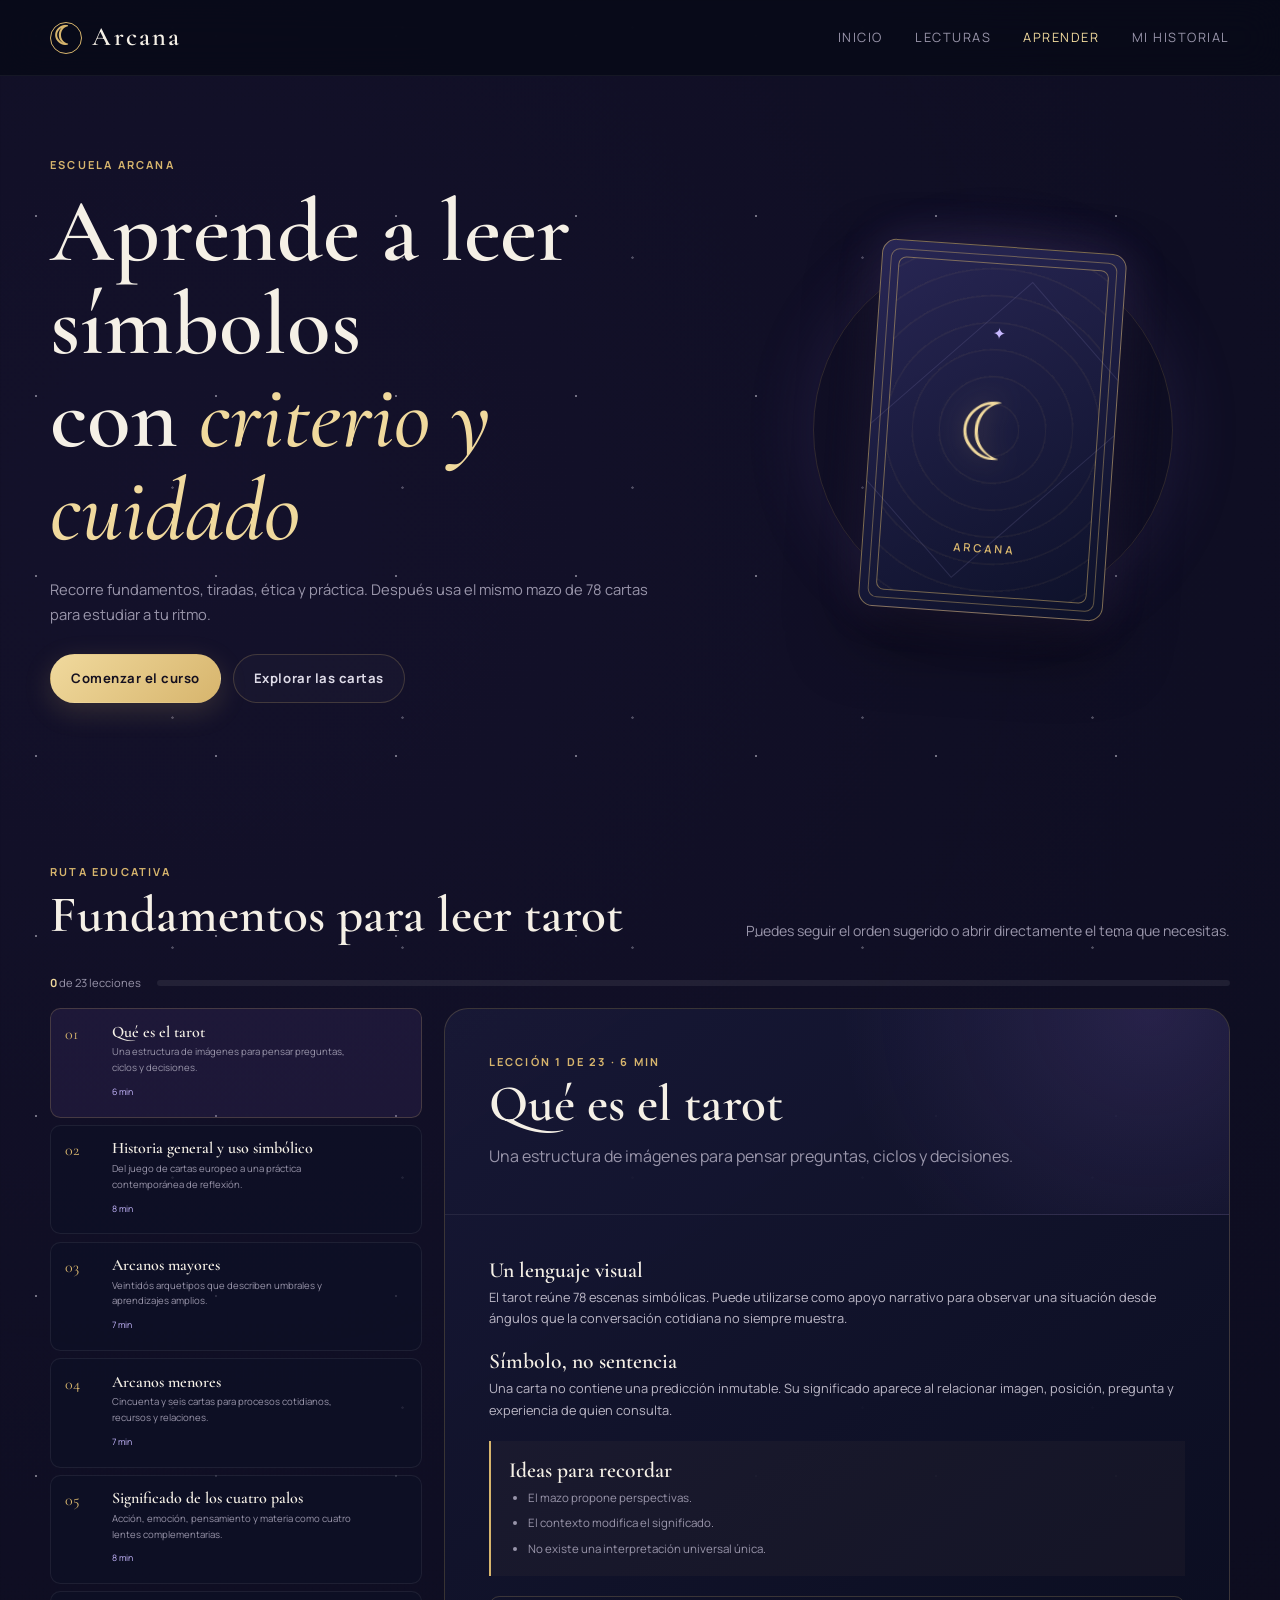
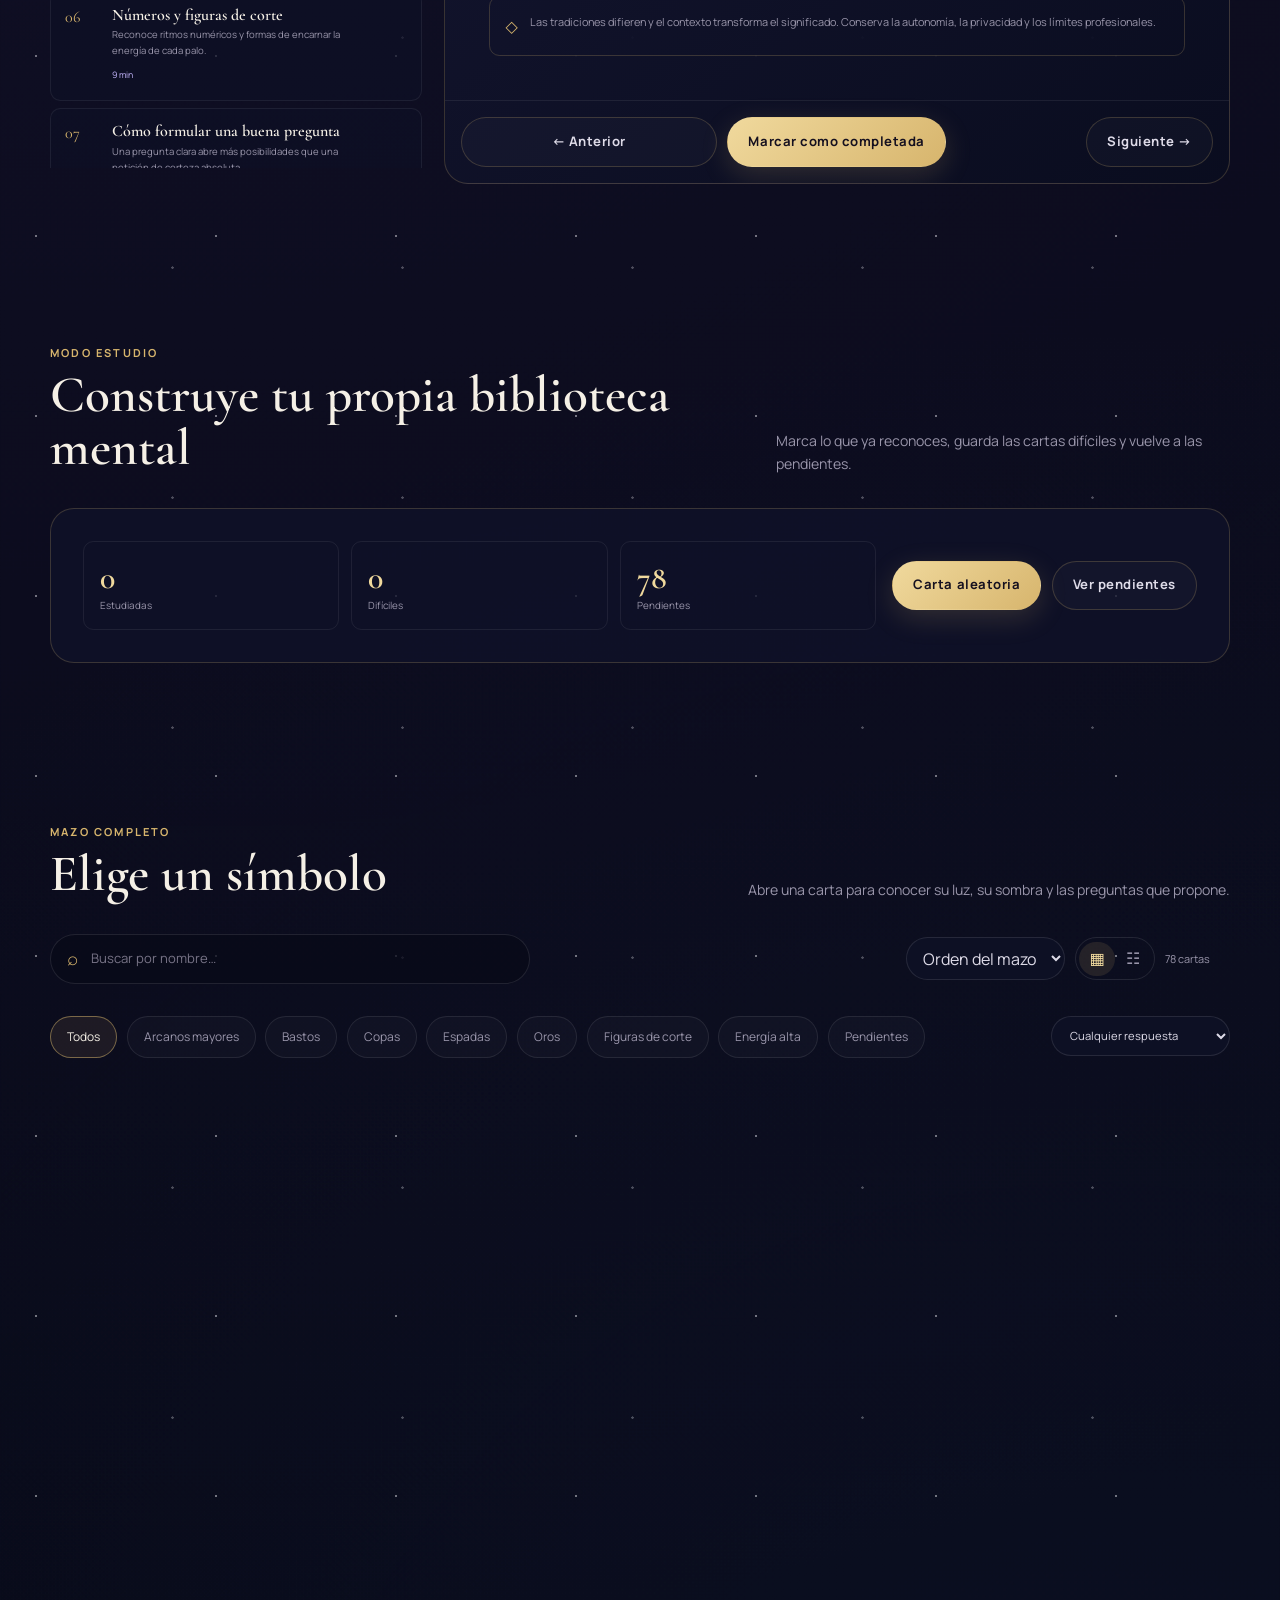
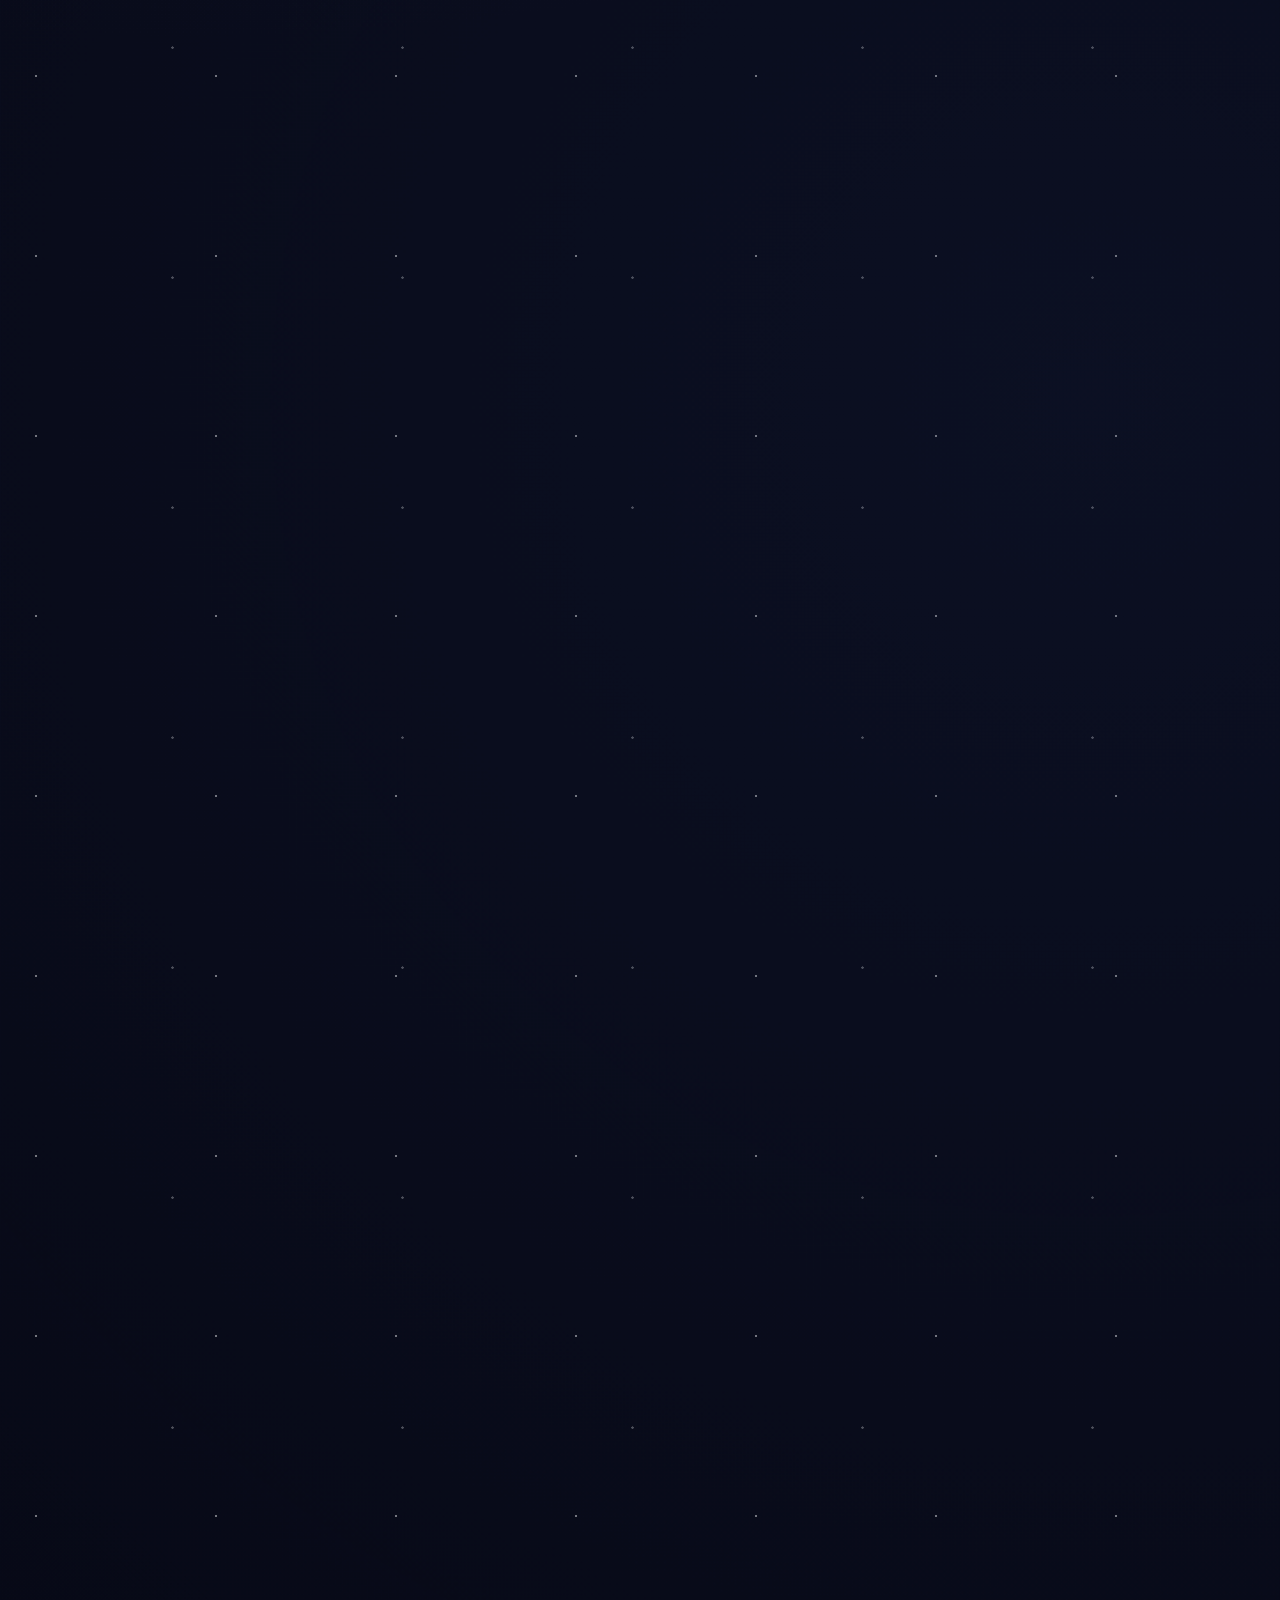
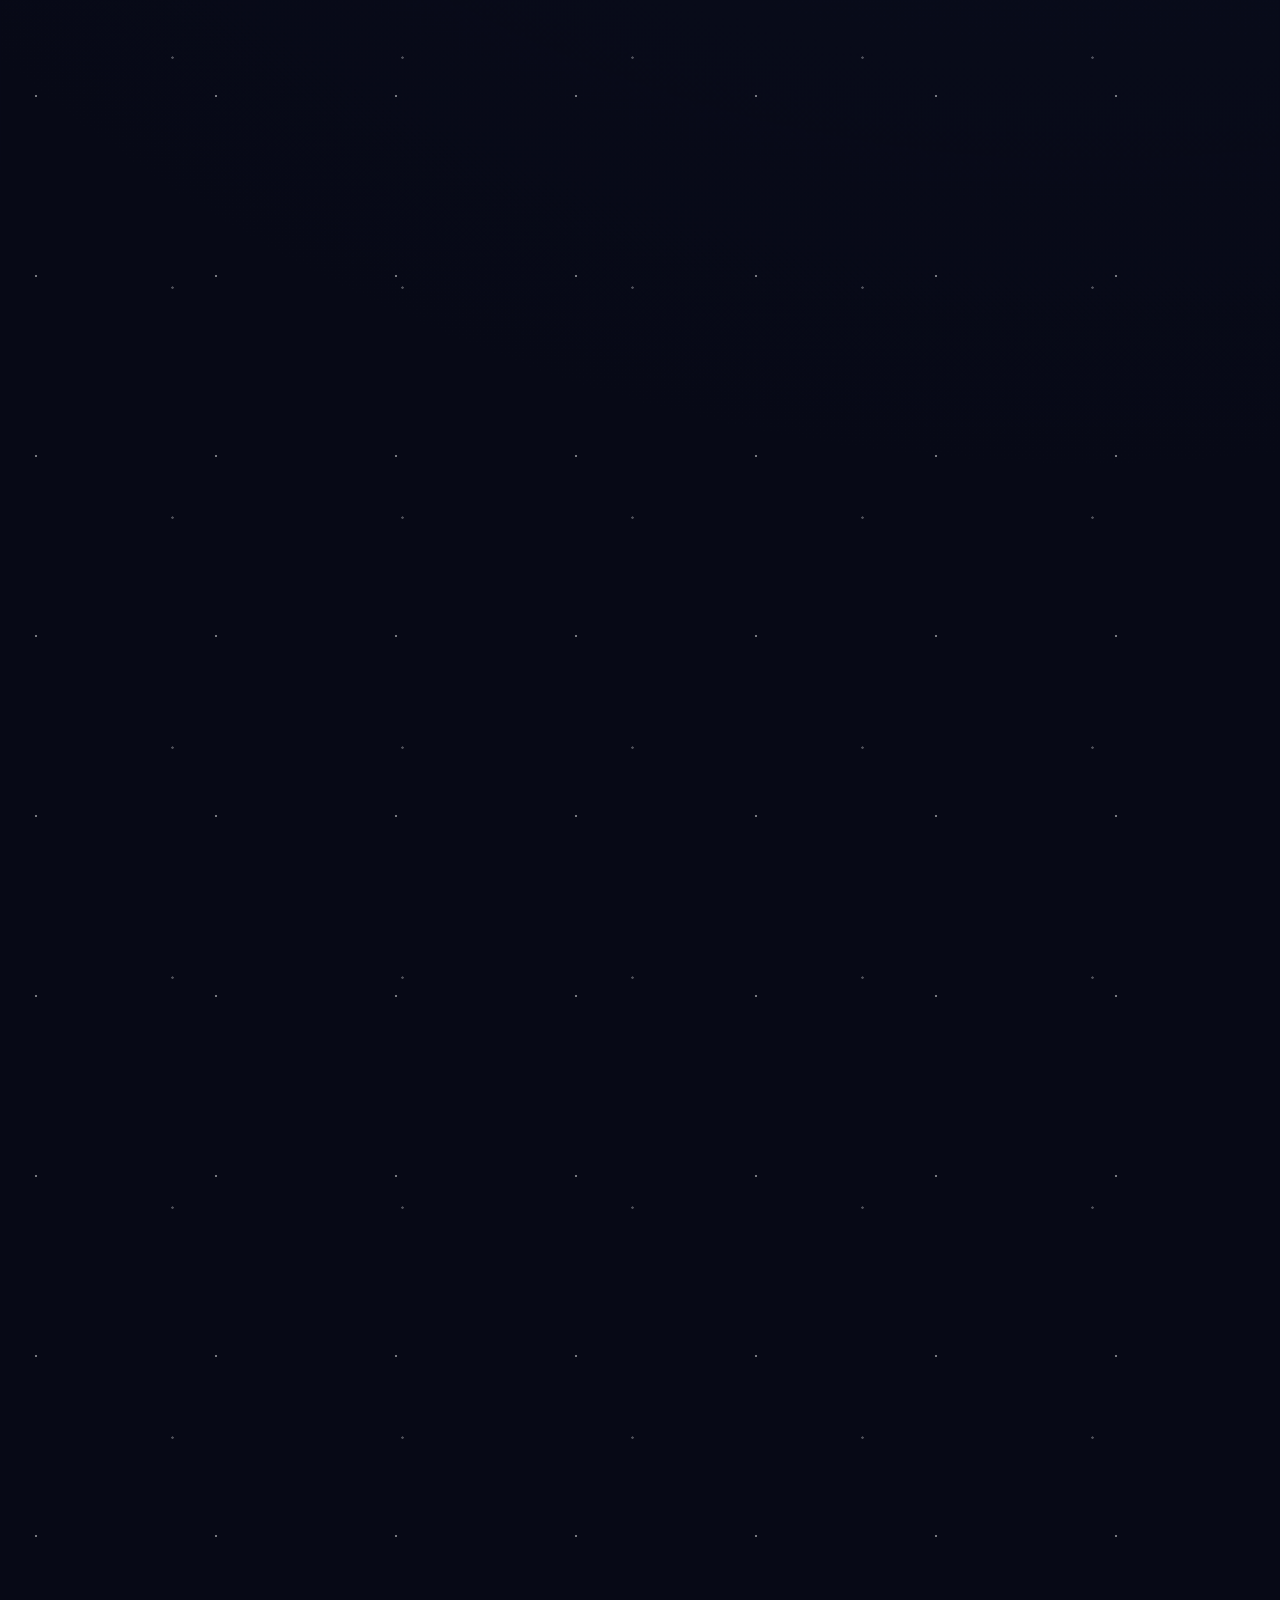
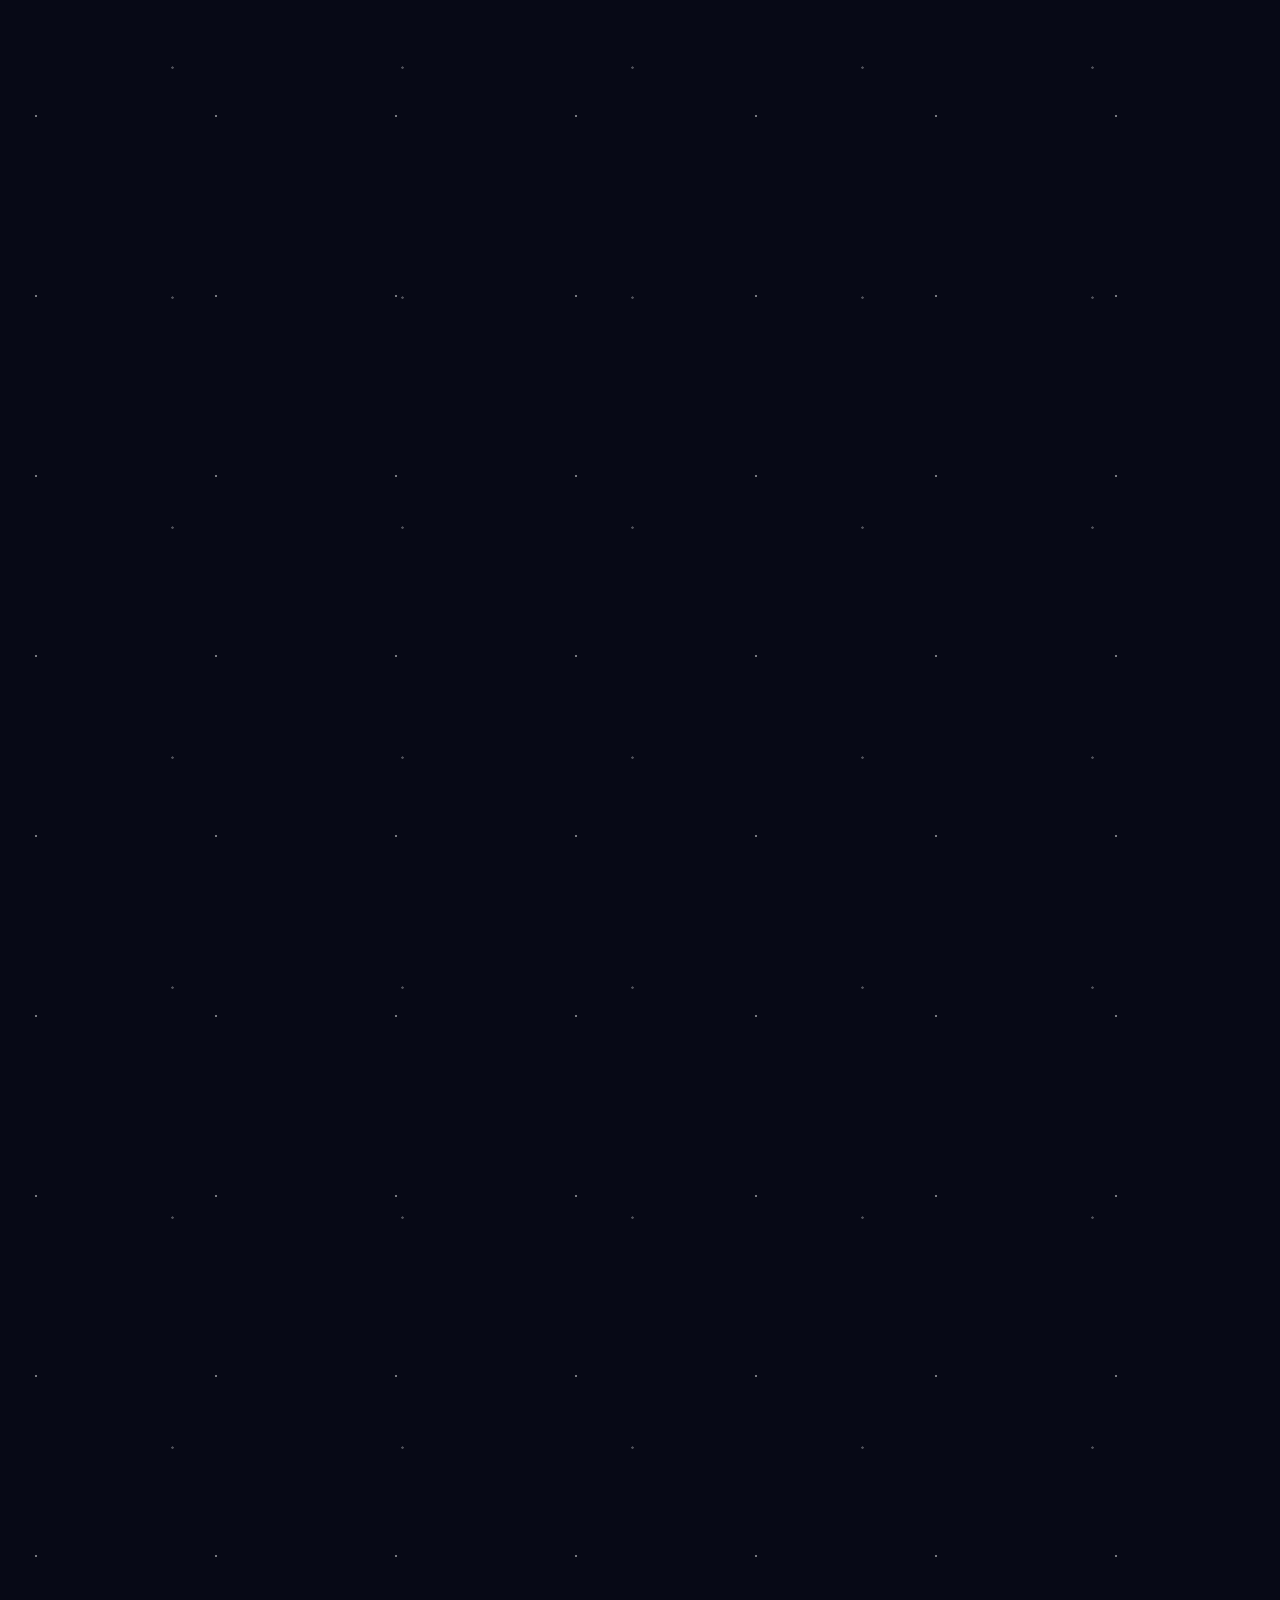
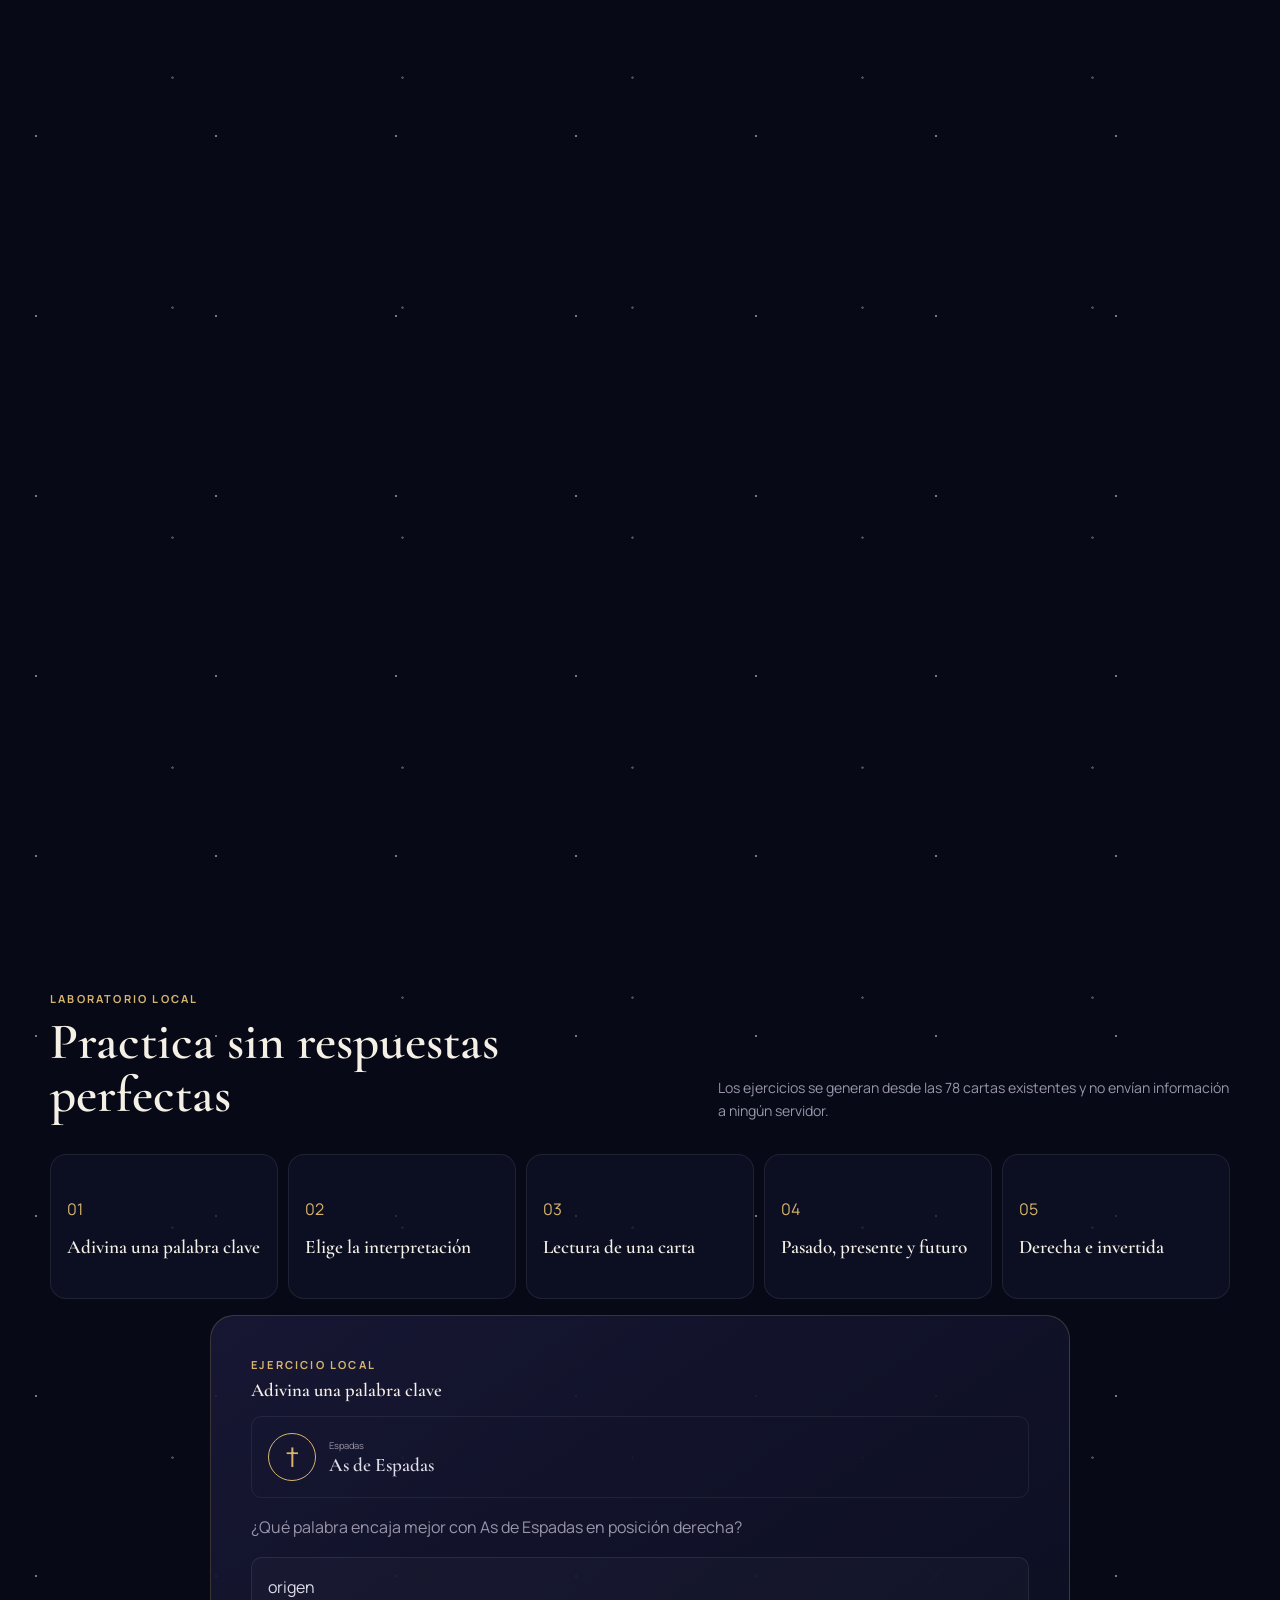
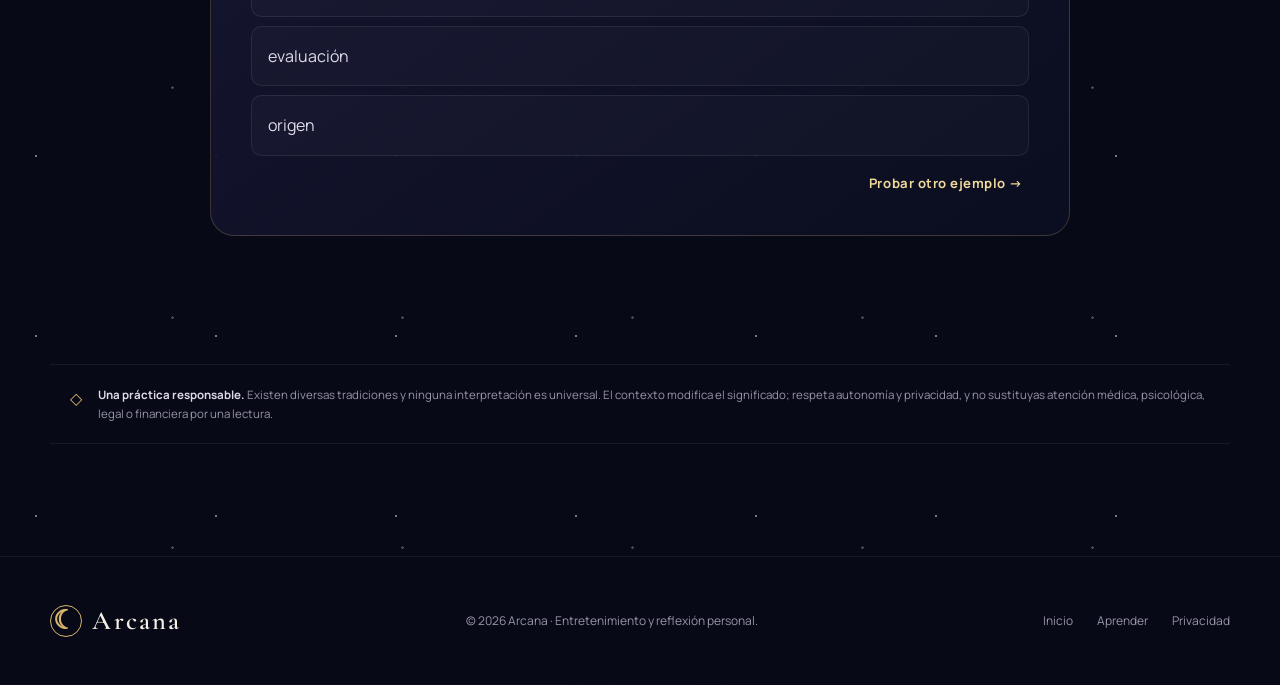
==== commit d4006099: "arreglos varios" ====
--- a/aprender.html
+++ b/aprender.html
@@ -6,12 +6,13 @@
   <meta name="theme-color" content="#090b1a">
   <meta name="description" content="Aprende tarot con lecciones, ejercicios y el explorador de las 78 cartas de Arcana.">
   <title>Aprender tarot · Arcana</title>
+  <link rel="canonical" href="https://mfuentespagliero.github.io/TAROT-MOBILE/aprender.html"><meta property="og:type" content="website"><meta property="og:title" content="Aprender tarot · Arcana"><meta property="og:description" content="Lecciones, prácticas y explorador de las 78 cartas."><meta property="og:url" content="https://mfuentespagliero.github.io/TAROT-MOBILE/aprender.html"><meta name="twitter:card" content="summary"><meta name="twitter:title" content="Aprender tarot · Arcana"><meta name="twitter:description" content="Lecciones, prácticas y explorador de las 78 cartas."><link rel="icon" href="assets/icons/favicon.svg" type="image/svg+xml"><link rel="apple-touch-icon" href="assets/icons/icon-192.svg"><link rel="manifest" href="manifest.webmanifest">
   <link rel="preconnect" href="https://fonts.googleapis.com">
   <link rel="preconnect" href="https://fonts.gstatic.com" crossorigin>
-  <link href="https://fonts.googleapis.com/css2?family=Cormorant+Garamond:wght@500;600;700&family=Manrope:wght@400;500;600;700&display=swap" rel="stylesheet">
+  <link rel="preload" as="style" href="https://fonts.googleapis.com/css2?family=Cormorant+Garamond:wght@500;600;700&family=Manrope:wght@400;500;600;700&display=swap"><link href="https://fonts.googleapis.com/css2?family=Cormorant+Garamond:wght@500;600;700&family=Manrope:wght@400;500;600;700&display=swap" rel="stylesheet" media="print" onload="this.media='all'"><noscript><link href="https://fonts.googleapis.com/css2?family=Cormorant+Garamond:wght@500;600;700&family=Manrope:wght@400;500;600;700&display=swap" rel="stylesheet"></noscript>
   <link rel="stylesheet" href="css/global.css">
   <link rel="stylesheet" href="css/learn.css">
-  <script type="module" src="js/app.js"></script>
+  <script src="js/error-boundary.js"></script><script type="module" src="js/app.js"></script>
 </head>
 <body data-page="learn">
   <a class="skip-link" href="#contenido">Saltar al contenido</a>
--- a/css/global.css
+++ b/css/global.css
@@ -1,3 +1,5 @@
 @import url("variables.css");@import url("reset.css");@import url("components.css");
-html{background:var(--color-bg);color-scheme:dark}body{font-family:var(--font-body);color:var(--color-text);background-color:var(--color-bg);background-image:radial-gradient(circle at 15% 5%,rgba(87,60,152,.16),transparent 28%),radial-gradient(circle at 85% 35%,rgba(49,72,139,.11),transparent 25%),radial-gradient(circle at 20% 20%,rgba(255,255,255,.45) 0 1px,transparent 1.5px),radial-gradient(circle at 75% 12%,rgba(255,255,255,.28) 0 1px,transparent 1.5px);background-size:auto,auto,180px 180px,230px 230px;overflow-x:hidden;line-height:1.65}h1,h2,h3{font-family:var(--font-display);color:var(--color-ivory);line-height:1.04;font-weight:600}h1{font-size:clamp(3rem,7vw,6.7rem)}h2{font-size:clamp(2rem,4vw,3.4rem)}h1 em,h2 em{font-weight:500;color:var(--color-gold-light)}:focus-visible{outline:2px solid var(--color-primary-light);outline-offset:4px}.page-main{min-height:65vh}.placeholder-page{padding-top:clamp(5rem,10vw,8rem);text-align:center}.placeholder-page>h1{font-size:clamp(3rem,7vw,5.5rem);margin-top:.5rem}.reveal{opacity:0;transform:translateY(18px);transition:opacity .7s ease,transform .7s ease}.reveal.is-visible{opacity:1;transform:none}
-@media(prefers-reduced-motion:reduce){html{scroll-behavior:auto}*,*::before,*::after{animation-duration:.01ms!important;animation-iteration-count:1!important;transition-duration:.01ms!important}.reveal{opacity:1;transform:none}}
+html{background:var(--color-bg);color-scheme:dark}body{font-family:var(--font-body);font-size:100%;color:var(--color-text);background-color:var(--color-bg);background-image:radial-gradient(circle at 15% 5%,rgba(87,60,152,.16),transparent 28%),radial-gradient(circle at 85% 35%,rgba(49,72,139,.11),transparent 25%),radial-gradient(circle at 20% 20%,rgba(255,255,255,.45) 0 1px,transparent 1.5px),radial-gradient(circle at 75% 12%,rgba(255,255,255,.28) 0 1px,transparent 1.5px);background-size:auto,auto,180px 180px,230px 230px;overflow-x:hidden;line-height:1.65}h1,h2,h3{font-family:var(--font-display);color:var(--color-ivory);line-height:1.04;font-weight:600}h1{font-size:clamp(3rem,7vw,6.7rem)}h2{font-size:clamp(2rem,4vw,3.4rem)}h1 em,h2 em{font-weight:500;color:var(--color-gold-light)}button,input,textarea,select,summary{font:inherit}:focus-visible{outline:3px solid var(--color-primary-light);outline-offset:4px}[id]{scroll-margin-top:calc(var(--header-height) + 1rem)}.page-main{min-height:65vh}.placeholder-page{padding-top:clamp(5rem,10vw,8rem);text-align:center}.placeholder-page>h1{font-size:clamp(3rem,7vw,5.5rem);margin-top:.5rem}.reveal{opacity:0;transform:translateY(18px);transition:opacity .7s ease,transform .7s ease}.reveal.is-visible{opacity:1;transform:none}.friendly-error,.offline-page{max-width:760px;min-height:65vh;display:grid;align-content:center;justify-items:center;text-align:center;padding-block:5rem}.friendly-error>span,.offline-page>span{font-size:4rem;color:var(--color-gold)}.friendly-error h1,.offline-page h1{margin:.5rem 0 1rem}.friendly-error>p:not(.eyebrow),.offline-page>p:not(.eyebrow){max-width:36rem;color:var(--color-muted);margin-bottom:1.5rem}.offline-page{gap:.75rem}.privacy-page{max-width:900px;padding-block:clamp(4rem,8vw,7rem)}.privacy-page>header{margin-bottom:3rem}.privacy-page>header>p:last-child{color:var(--color-muted);max-width:42rem}.privacy-page>section{padding:1.5rem 0;border-top:1px solid rgba(255,255,255,.08)}.privacy-page section h2{font-size:1.7rem;margin-bottom:.5rem}.privacy-page section p,.privacy-page>aside{color:var(--color-muted);font-size:.82rem}.privacy-page code{color:var(--color-primary-light)}.privacy-page section .button{margin-top:1rem}.privacy-page>aside{padding:1rem;border:1px solid var(--color-border);border-radius:var(--radius-sm)}.privacy-page>aside strong{color:var(--color-text)}
+@media(prefers-reduced-motion:reduce){html{scroll-behavior:auto}*,*::before,*::after{animation-duration:.01ms!important;animation-iteration-count:1!important;transition-duration:.01ms!important;scroll-behavior:auto!important}.reveal{opacity:1;transform:none}}
+@media(prefers-contrast:more){:root{--color-text:#fff;--color-muted:#d2cede;--color-border:rgba(255,229,164,.62)}.site-header,.modal,.reading-card,.result-block{background:#070916!important}:focus-visible{outline-color:#fff;outline-width:4px}.button--ghost,.chip{border-color:currentColor}}
+@media(forced-colors:active){.button,.chip,.modal,.reading-card,.arcana-card{forced-color-adjust:auto}.reveal{opacity:1;transform:none}}
--- a/css/learn.css
+++ b/css/learn.css
@@ -11,3 +11,4 @@
 .learn-hero-actions{display:flex;flex-wrap:wrap;gap:.75rem;margin-top:1.75rem}.arcana-hero__copy .learn-hero-actions .button{margin-top:0}.learning-section,.study-section,.practice-section{padding-block:5rem}.learning-progress{display:grid;grid-template-columns:auto 1fr;align-items:center;gap:1rem;margin-bottom:1rem;color:var(--color-muted);font-size:.7rem}.learning-progress b{color:var(--color-gold-light)}.learning-progress>div{height:6px;border-radius:var(--radius-pill);background:rgba(255,255,255,.07);overflow:hidden}.learning-progress i{display:block;width:var(--progress);height:100%;background:linear-gradient(90deg,var(--color-primary),var(--color-gold))}.curriculum-layout{display:grid;grid-template-columns:minmax(270px,.72fr) minmax(0,1.5fr);gap:1rem;align-items:start}.lesson-index{display:grid;gap:.45rem;max-height:760px;overflow-y:auto;padding-right:.35rem}.lesson-card{display:grid;grid-template-columns:35px 1fr 24px;gap:.7rem;width:100%;padding:.9rem;border:1px solid rgba(255,255,255,.07);border-radius:var(--radius-sm);background:rgba(14,17,38,.7);color:inherit;text-align:left;cursor:pointer;transition:var(--transition)}.lesson-card:hover,.lesson-card[aria-current="true"]{border-color:var(--color-border);background:rgba(74,57,117,.22)}.lesson-card>span{color:var(--color-gold);font:1rem var(--font-display)}.lesson-card h3{font-size:1rem}.lesson-card p{margin-top:.25rem;color:var(--color-muted);font-size:.6rem}.lesson-card small{color:var(--color-primary-light);font-size:.55rem}.lesson-card>b{display:grid;place-items:center;color:var(--color-gold)}.lesson-panel{scroll-margin-top:calc(var(--header-height) + 1rem)}.lesson-view{border:1px solid var(--color-border);border-radius:var(--radius-lg);overflow:hidden;background:linear-gradient(145deg,rgba(24,25,54,.94),rgba(10,13,31,.96))}.lesson-view>header{padding:clamp(1.5rem,4vw,2.75rem);border-bottom:1px solid rgba(255,255,255,.07);background:radial-gradient(circle at 90% 0,rgba(123,93,190,.2),transparent 42%)}.lesson-view>header h2{margin:.4rem 0 .75rem}.lesson-view>header>p:last-child{color:var(--color-muted)}.lesson-view__body{display:grid;gap:1.25rem;padding:clamp(1.5rem,4vw,2.75rem)}.lesson-view__body section h3,.lesson-view__body aside h3{font-size:1.35rem;margin-bottom:.4rem}.lesson-view__body section p{color:#bbb7c6;font-size:.8rem}.lesson-view__body aside{padding:1.15rem;border-left:2px solid var(--color-gold);background:rgba(215,181,109,.04)}.lesson-view__body aside ul{display:grid;gap:.4rem;list-style:disc;padding-left:1.2rem;color:var(--color-muted);font-size:.72rem}.responsible-note{display:flex;gap:.75rem;padding:1rem;border:1px solid var(--color-border);border-radius:var(--radius-sm)}.responsible-note span{color:var(--color-gold)}.responsible-note p{color:var(--color-muted);font-size:.68rem}.lesson-view>footer{display:grid;grid-template-columns:1fr auto 1fr;gap:.65rem;padding:1rem;border-top:1px solid rgba(255,255,255,.07)}.lesson-view>footer .button:last-child{justify-self:end}.study-dashboard{display:grid;grid-template-columns:1fr auto;gap:1rem;padding:clamp(1.25rem,4vw,2rem);border:1px solid var(--color-border);border-radius:var(--radius-lg);background:rgba(16,19,42,.78)}.study-stats{display:grid;grid-template-columns:repeat(3,1fr);gap:.75rem}.study-stats article{display:grid;padding:1rem;border:1px solid rgba(255,255,255,.07);border-radius:var(--radius-sm)}.study-stats strong{font:600 2rem var(--font-display);color:var(--color-gold-light)}.study-stats span{font-size:.62rem;color:var(--color-muted)}.study-actions{display:flex;align-items:center;gap:.65rem}.explorer-controls{display:flex;align-items:center;justify-content:flex-end;gap:.6rem}.explorer-controls select{min-height:42px;padding:.55rem .75rem;border:1px solid rgba(255,255,255,.1);border-radius:var(--radius-pill);background:#0d1024;color:var(--color-text)}.view-switch{display:flex;padding:.2rem;border:1px solid rgba(255,255,255,.1);border-radius:var(--radius-pill)}.view-switch button{width:36px;height:34px;border:0;border-radius:var(--radius-pill);background:transparent;color:var(--color-muted);cursor:pointer}.view-switch button[aria-pressed="true"]{background:rgba(215,181,109,.12);color:var(--color-gold-light)}.explorer-controls>p{min-width:65px;color:var(--color-muted);font-size:.68rem}.arcana-tile__body{display:grid}.arcana-tile__summary{display:none}.study-badges{display:flex;flex-wrap:wrap;gap:.25rem;padding-top:.35rem}.study-badges i{padding:.2rem .4rem;border:1px solid var(--color-border);border-radius:var(--radius-pill);color:var(--color-gold-light);font-size:.5rem;font-style:normal}.arcana-grid.is-list{grid-template-columns:1fr 1fr}.arcana-grid.is-list .arcana-tile{display:grid;grid-template-columns:105px 1fr;gap:1rem;padding:1rem;border:1px solid rgba(255,255,255,.07);background:rgba(14,17,38,.7)}.arcana-grid.is-list .arcana-card{width:105px}.arcana-grid.is-list .arcana-tile__body{align-content:center}.arcana-grid.is-list .arcana-tile__hint{font:600 1.2rem var(--font-display);color:var(--color-ivory)}.arcana-grid.is-list .arcana-tile__summary{display:block;margin-top:.5rem;color:var(--color-muted);font-size:.67rem}.card-study-actions{display:grid;gap:.4rem;width:225px}.card-study-actions button{padding:.55rem;border:1px solid rgba(255,255,255,.1);border-radius:var(--radius-pill);background:transparent;color:var(--color-muted);cursor:pointer}.card-study-actions button[aria-pressed="true"]{border-color:var(--color-gold);color:var(--color-gold-light);background:rgba(215,181,109,.08)}.orientation-summary{display:grid;grid-template-columns:1fr 1fr;gap:.65rem;margin-bottom:.65rem}.orientation-summary article{padding:.9rem;border:1px solid rgba(255,255,255,.07);border-radius:var(--radius-sm)}.orientation-summary h3{font-size:1rem;margin-bottom:.35rem}.orientation-summary p{font-size:.68rem;color:var(--color-muted)}.related-cards{margin-top:1.25rem}.related-cards>h3{font-size:1.25rem;margin-bottom:.65rem}.related-cards>div{display:grid;grid-template-columns:repeat(3,1fr);gap:.5rem}.related-cards button{display:grid;justify-items:center;gap:.25rem;padding:.7rem;border:1px solid rgba(255,255,255,.08);border-radius:var(--radius-sm);background:rgba(255,255,255,.02);color:var(--color-text);cursor:pointer;font-size:.6rem}.related-cards button span{font:1.5rem var(--font-display);color:var(--color-gold)}.practice-selector{display:grid;grid-template-columns:repeat(5,1fr);gap:.65rem}.practice-card{min-height:145px;padding:1rem;border:1px solid rgba(255,255,255,.08);border-radius:var(--radius-md);background:rgba(15,18,39,.75);color:inherit;text-align:left;cursor:pointer}.practice-card:hover{border-color:var(--color-gold)}.practice-card span{color:var(--color-gold)}.practice-card h3{margin-top:1rem;font-size:1.2rem}.practice-stage{max-width:860px;margin:1rem auto 0;padding:clamp(1.25rem,4vw,2.5rem);border:1px solid var(--color-border);border-radius:var(--radius-lg);background:linear-gradient(145deg,rgba(25,25,54,.9),rgba(11,14,32,.95))}.practice-stage>p{color:var(--color-muted);text-align:center}.practice-question>h3{margin:.4rem 0 1rem}.practice-question>p:not(.eyebrow):not(.practice-feedback){color:var(--color-muted)}.practice-card-focus{display:flex;align-items:center;gap:.8rem;margin:1rem 0;padding:1rem;border:1px solid rgba(255,255,255,.07);border-radius:var(--radius-sm)}.practice-card-focus>span{display:grid;place-items:center;width:48px;height:48px;border:1px solid var(--color-gold);border-radius:50%;font-size:1.7rem;color:var(--color-gold)}.practice-card-focus small,.practice-card-focus strong{display:block}.practice-card-focus small{color:var(--color-muted);font-size:.58rem}.practice-card-focus strong{font:600 1.2rem var(--font-display)}.practice-options{display:grid;gap:.55rem;margin-top:1rem}.practice-options button{padding:1rem;border:1px solid rgba(255,255,255,.08);border-radius:var(--radius-sm);background:rgba(255,255,255,.025);color:var(--color-text);text-align:left;cursor:pointer}.practice-options button:hover{border-color:var(--color-primary-light)}.practice-options button.is-correct{border-color:#72bd91;background:rgba(79,153,108,.12)}.practice-options button.is-wrong{border-color:#d66f7c;background:rgba(170,62,79,.12)}.practice-feedback{margin:1rem 0;padding:1rem;border-left:2px solid var(--color-gold);background:rgba(215,181,109,.04);color:var(--color-muted);font-size:.72rem}.practice-question>.text-link{display:block;margin:1rem 0 0 auto;border:0;background:transparent;cursor:pointer}.practice-question label{display:grid;gap:.45rem;margin:1rem 0;color:var(--color-muted);font-size:.7rem}.practice-question textarea{width:100%;padding:.9rem;border:1px solid rgba(255,255,255,.1);border-radius:var(--radius-sm);background:#090b1a;color:var(--color-text);resize:vertical}.practice-spread{display:grid;grid-template-columns:repeat(3,1fr);gap:.55rem}.practice-spread section{display:grid;justify-items:center;padding:1rem;border:1px solid rgba(255,255,255,.07);border-radius:var(--radius-sm);text-align:center}.practice-spread span{font:2rem var(--font-display);color:var(--color-gold)}.practice-spread small{color:var(--color-muted)}.orientation-compare{display:grid;grid-template-columns:1fr 1fr;gap:.65rem}.orientation-compare section{padding:1rem;border:1px solid rgba(255,255,255,.07);border-radius:var(--radius-sm)}.orientation-compare p{color:var(--color-muted);font-size:.7rem}.learning-disclaimer{display:flex;gap:1rem;margin-top:3rem;padding:1.25rem;border-block:1px solid rgba(255,255,255,.07)}.learning-disclaimer>span{color:var(--color-gold)}.learning-disclaimer p{color:var(--color-muted);font-size:.72rem}.learning-disclaimer strong{color:var(--color-text)}
 @media(max-width:980px){.curriculum-layout{grid-template-columns:1fr}.lesson-index{grid-template-columns:1fr 1fr;max-height:420px}.study-dashboard{grid-template-columns:1fr}.study-actions{justify-content:flex-start}.practice-selector{grid-template-columns:repeat(3,1fr)}.arcana-grid.is-list{grid-template-columns:1fr}}
 @media(max-width:650px){.learn-hero-actions{width:100%;flex-direction:column}.learn-hero-actions .button{width:100%}.lesson-index{grid-template-columns:1fr;max-height:360px}.lesson-view>footer{grid-template-columns:1fr}.lesson-view>footer .button{width:100%;justify-self:stretch}.study-stats{grid-template-columns:1fr 1fr 1fr}.study-actions{align-items:stretch;flex-direction:column}.study-actions .button{width:100%}.explorer-controls{align-items:stretch;flex-wrap:wrap;justify-content:flex-start}.explorer-controls label{flex:1}.explorer-controls select{width:100%}.practice-selector{grid-template-columns:1fr 1fr}.orientation-summary,.orientation-compare{grid-template-columns:1fr}.practice-spread{grid-template-columns:1fr}.related-cards>div{grid-template-columns:1fr}.arcana-grid.is-list .arcana-tile{grid-template-columns:82px 1fr}.arcana-grid.is-list .arcana-card{width:82px}}
+.arcana-tile{content-visibility:auto;contain-intrinsic-size:0 360px}
